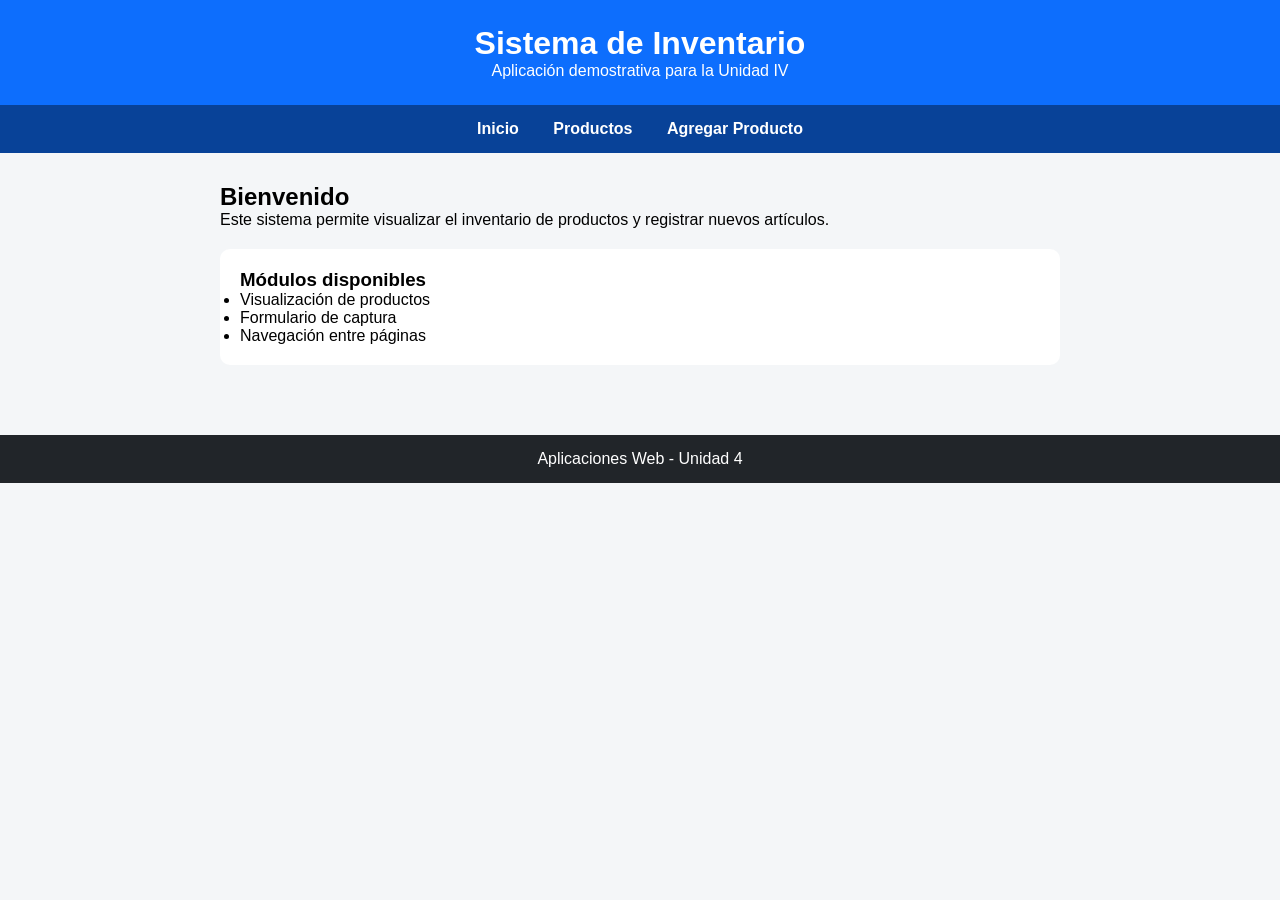
==== index.html @ b583ac8e "Add files via upload" ====
<!DOCTYPE html>
<html lang="es">

<head>
    <meta charset="UTF-8">
    <title>Sistema de Inventario</title>
    <link rel="stylesheet" href="style.css">
</head>

<body>

    <header>
        <h1>Sistema de Inventario</h1>
        <p>Aplicación demostrativa para la Unidad IV</p>
    </header>

    <nav>
        <a href="index.html">Inicio</a>
        <a href="productos.html">Productos</a>
        <a href="agregar.html">Agregar Producto</a>
    </nav>

    <main>
        <h2>Bienvenido</h2>

        <p>
            Este sistema permite visualizar el inventario de productos
            y registrar nuevos artículos.
        </p>

        <div class="card">
            <h3>Módulos disponibles</h3>
            <ul>
                <li>Visualización de productos</li>
                <li>Formulario de captura</li>
                <li>Navegación entre páginas</li>
            </ul>
        </div>
    </main>

    <footer>
        Aplicaciones Web - Unidad 4
    </footer>

</body>

</html>
---- style.css ----
*{
    margin:0;
    padding:0;
    box-sizing:border-box;
}

body{
    font-family:Arial, Helvetica, sans-serif;
    background:#f4f6f8;
}

header{
    background:#0d6efd;
    color:white;
    padding:25px;
    text-align:center;
}

nav{
    background:#084298;
    padding:15px;
    text-align:center;
}

nav a{
    color:white;
    text-decoration:none;
    margin:0 15px;
    font-weight:bold;
}

main{
    max-width:900px;
    margin:auto;
    padding:30px;
}

.card{
    background:white;
    padding:20px;
    margin-top:20px;
    border-radius:10px;
}

table{
    width:100%;
    border-collapse:collapse;
    background:white;
}

th{
    background:#0d6efd;
    color:white;
}

th, td{
    border:1px solid #ddd;
    padding:12px;
    text-align:center;
}

form{
    background:white;
    padding:25px;
    border-radius:10px;
}

label{
    display:block;
    margin-top:15px;
    margin-bottom:5px;
}

input,
textarea{
    width:100%;
    padding:10px;
}

button{
    margin-top:20px;
    padding:12px;
    width:100%;
    border:none;
    background:#0d6efd;
    color:white;
    font-size:16px;
    cursor:pointer;
}

button:hover{
    background:#084298;
}

footer{
    margin-top:40px;
    background:#212529;
    color:white;
    text-align:center;
    padding:15px;
}
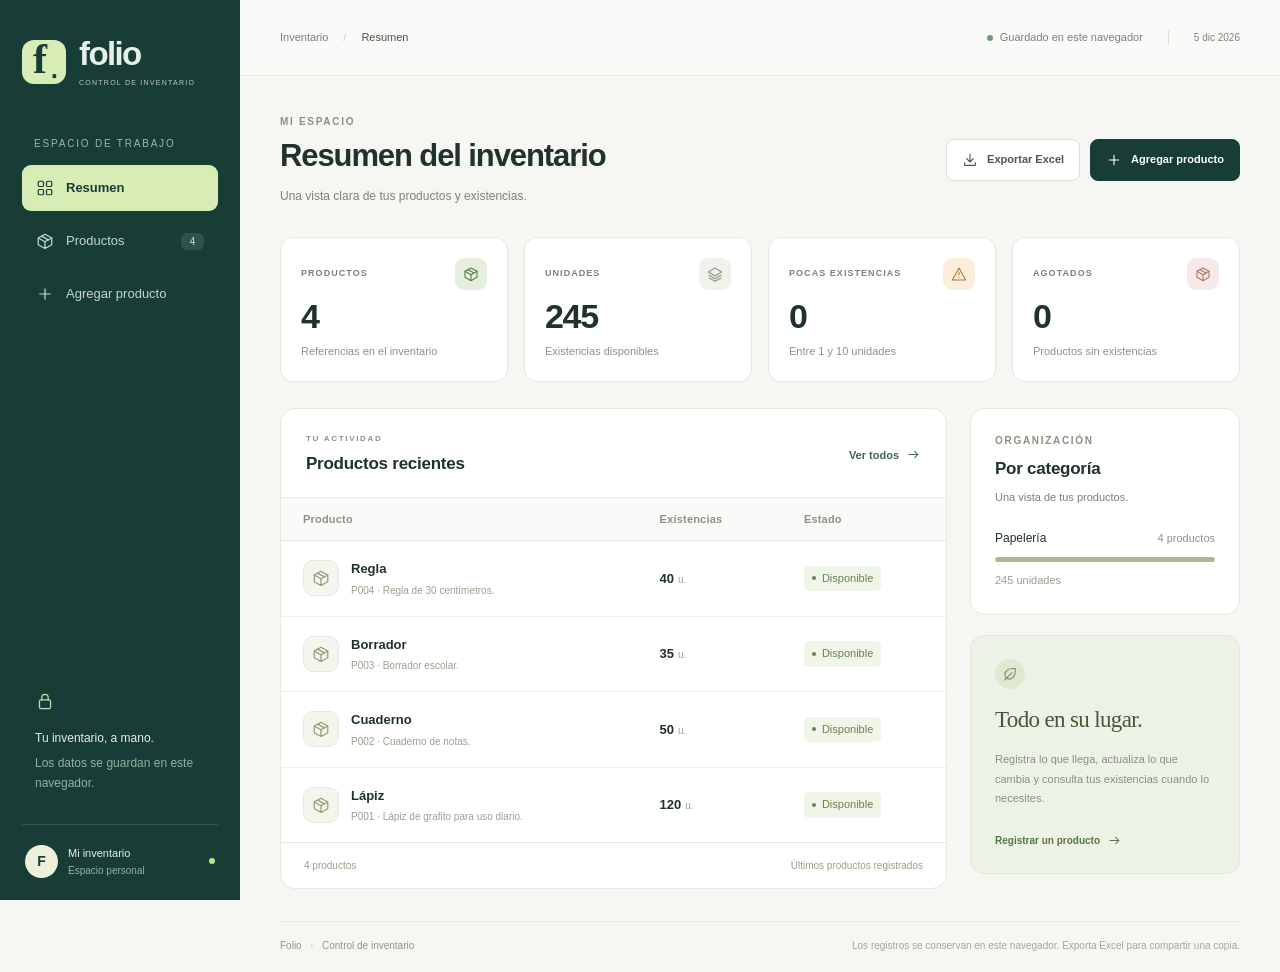
==== commit d9d6b96c: "Completar actividad 4.4: diseño Folio, gestión de productos y reporte Excel" ====
--- a/index.html
+++ b/index.html
@@ -1,47 +1,18 @@
-<!DOCTYPE html>
-<html lang="es">
-
-<head>
-    <meta charset="UTF-8">
-    <title>Sistema de Inventario</title>
-    <link rel="stylesheet" href="style.css">
-</head>
-
-<body>
-
-    <header>
-        <h1>Sistema de Inventario</h1>
-        <p>Aplicación demostrativa para la Unidad IV</p>
-    </header>
-
-    <nav>
-        <a href="index.html">Inicio</a>
-        <a href="productos.html">Productos</a>
-        <a href="agregar.html">Agregar Producto</a>
-    </nav>
-
-    <main>
-        <h2>Bienvenido</h2>
-
-        <p>
-            Este sistema permite visualizar el inventario de productos
-            y registrar nuevos artículos.
-        </p>
-
-        <div class="card">
-            <h3>Módulos disponibles</h3>
-            <ul>
-                <li>Visualización de productos</li>
-                <li>Formulario de captura</li>
-                <li>Navegación entre páginas</li>
-            </ul>
-        </div>
-    </main>
-
-    <footer>
-        Aplicaciones Web - Unidad 4
-    </footer>
-
-</body>
-
-</html>+<!DOCTYPE html>
+<html lang="es"><head><meta charset="utf-8"><meta name="viewport" content="width=device-width, initial-scale=1"><meta name="theme-color" content="#183d36"><meta name="description" content="Folio. Inventario de productos con altas, cambios, bajas y reportes para Excel."><title>Resumen · Folio</title><link rel="icon" href="favicon.svg" type="image/svg+xml"><link rel="stylesheet" href="style.css?v=44"><script defer src="app-core.js?v=44"></script><script defer src="export-excel.js?v=44"></script><script defer src="app.js?v=44"></script></head>
+<body data-page="dashboard"><svg xmlns="http://www.w3.org/2000/svg" class="svg-sprite" aria-hidden="true"><symbol id="i-grid" viewBox="0 0 24 24"><rect x="3" y="3" width="7" height="7" rx="1.5"/><rect x="14" y="3" width="7" height="7" rx="1.5"/><rect x="3" y="14" width="7" height="7" rx="1.5"/><rect x="14" y="14" width="7" height="7" rx="1.5"/></symbol><symbol id="i-box" viewBox="0 0 24 24"><path d="m12 3 9 5-9 5-9-5 9-5Z"/><path d="M3 8v9l9 5 9-5V8M12 13v9M7.5 5.5l9 5"/></symbol><symbol id="i-plus" viewBox="0 0 24 24"><path d="M12 5v14M5 12h14"/></symbol><symbol id="i-download" viewBox="0 0 24 24"><path d="M12 3v12m-5-5 5 5 5-5M4 16v4h16v-4"/></symbol><symbol id="i-arrow" viewBox="0 0 24 24"><path d="M5 12h14m-5-5 5 5-5 5"/></symbol><symbol id="i-search" viewBox="0 0 24 24"><circle cx="10.5" cy="10.5" r="6.5"/><path d="m16 16 5 5"/></symbol><symbol id="i-edit" viewBox="0 0 24 24"><path d="m15 5 4 4M4 20l5-1L21 7a2.8 2.8 0 0 0-4-4L5 15l-1 5Z"/></symbol><symbol id="i-trash" viewBox="0 0 24 24"><path d="M3 6h18M9 6V3h6v3M6 6l1 15h10l1-15M10 10v7M14 10v7"/></symbol><symbol id="i-check" viewBox="0 0 24 24"><path d="m5 12 4 4L19 6"/></symbol><symbol id="i-alert" viewBox="0 0 24 24"><path d="m12 3 10 18H2L12 3Z"/><path d="M12 9v4m0 4h.01"/></symbol><symbol id="i-layers" viewBox="0 0 24 24"><path d="m12 3 10 6-10 6L2 9l10-6Zm-9 11 9 5 9-5M3 18l9 5 9-5"/></symbol><symbol id="i-clock" viewBox="0 0 24 24"><circle cx="12" cy="12" r="9"/><path d="M12 7v5l3 2"/></symbol><symbol id="i-close" viewBox="0 0 24 24"><path d="m6 6 12 12M18 6 6 18"/></symbol><symbol id="i-lock" viewBox="0 0 24 24"><rect x="5" y="10" width="14" height="11" rx="2"/><path d="M8 10V7a4 4 0 0 1 8 0v3"/></symbol><symbol id="i-leaf" viewBox="0 0 24 24"><path d="M20 4C8 2 1 11 6 17s15 1 14-13Z"/><path d="M4 21 15 10"/></symbol></svg><a href="#main" class="skip-link">Saltar al contenido</a>
+ <aside class="sidebar"><a href="index.html" class="brand" aria-label="Folio, inicio"><span class="brand-mark">f<span>.</span></span><span class="brand-word">folio<span>CONTROL DE INVENTARIO</span></span></a><p class="nav-caption">ESPACIO DE TRABAJO</p><nav aria-label="Navegación principal"><a href="index.html" class="nav-link active" aria-current="page"><svg class="icon" aria-hidden="true"><use href="#i-grid"></use></svg><span>Resumen</span></a><a href="productos.html" class="nav-link "><svg class="icon" aria-hidden="true"><use href="#i-box"></use></svg><span>Productos</span><span class="nav-count" id="nav-count">4</span></a><a href="agregar.html" class="nav-link "><svg class="icon" aria-hidden="true"><use href="#i-plus"></use></svg><span>Agregar producto</span></a></nav><div class="sidebar-note"><svg class="icon" aria-hidden="true"><use href="#i-lock"></use></svg><strong>Tu inventario, a mano.</strong><p>Los datos se guardan en este navegador.</p></div><div class="sidebar-footer"><span class="avatar">F</span><div><strong>Mi inventario</strong><span>Espacio personal</span></div><span class="online-dot" aria-hidden="true"></span></div></aside>
+ <div class="app-shell"><header class="topbar"><p>Inventario <span>/</span> <strong>Resumen</strong></p><div class="topbar-meta"><span class="save-indicator"><span class="online-dot"></span><span id="save-status">Guardado en este navegador</span></span><time id="current-date"></time></div></header>
+ <main id="main" tabindex="-1"><div class="page-heading"><div><p class="eyebrow" id="page-eyebrow">MI ESPACIO</p><h1 id="page-title">Resumen del inventario</h1><p class="page-subtitle" id="page-subtitle">Una vista clara de tus productos y existencias.</p></div><div class="page-actions"><button class="button secondary" type="button" data-export title="Descarga todo el inventario en un archivo XLSX"><svg class="icon" aria-hidden="true"><use href="#i-download"></use></svg>Exportar Excel</button><a href="agregar.html" class="button primary"><svg class="icon" aria-hidden="true"><use href="#i-plus"></use></svg>Agregar producto</a></div></div>
+ <noscript><p class="storage-error">Activa JavaScript en tu navegador para guardar y administrar los productos.</p></noscript>
+ <section id="storage-error" class="storage-error" role="alert" hidden><div><svg class="icon" aria-hidden="true"><use href="#i-alert"></use></svg><p id="storage-error-text"></p></div><div class="error-actions"><button class="button secondary small" id="retry-storage" type="button">Reintentar</button><button class="button secondary small" id="download-raw" type="button" hidden>Descargar copia</button><button class="button secondary small" id="open-reset" type="button" hidden>Restablecer ejemplos</button></div></section>
+ <section class="stats-grid" aria-label="Resumen de existencias"><article class="stat-card"><div class="stat-top"><span>PRODUCTOS</span><span class="stat-icon mint"><svg class="icon" aria-hidden="true"><use href="#i-box"></use></svg></span></div><strong data-stat="products">—</strong><p>Referencias en el inventario</p></article><article class="stat-card"><div class="stat-top"><span>UNIDADES</span><span class="stat-icon neutral"><svg class="icon" aria-hidden="true"><use href="#i-layers"></use></svg></span></div><strong data-stat="units">—</strong><p>Existencias disponibles</p></article><article class="stat-card"><div class="stat-top"><span>POCAS EXISTENCIAS</span><span class="stat-icon amber"><svg class="icon" aria-hidden="true"><use href="#i-alert"></use></svg></span></div><strong data-stat="low">—</strong><p>Entre 1 y 10 unidades</p></article><article class="stat-card"><div class="stat-top"><span>AGOTADOS</span><span class="stat-icon rose"><svg class="icon" aria-hidden="true"><use href="#i-box"></use></svg></span></div><strong data-stat="out">—</strong><p>Productos sin existencias</p></article></section>
+  <div class="dashboard-columns">
+    <section class="panel recent-panel"><div class="panel-heading"><div><span class="eyebrow">TU ACTIVIDAD</span><h2>Productos recientes</h2></div><a class="text-link" href="productos.html">Ver todos <svg class="icon" aria-hidden="true"><use href="#i-arrow"></use></svg></a></div><div class="table-scroll" tabindex="0" aria-label="Tabla de productos"><table class="inventory-table recent-table"><thead><tr><th scope="col">Producto</th><th scope="col">Existencias</th><th scope="col">Estado</th></tr></thead><tbody id="inventory-body"></tbody></table></div>
+      <div class="empty-state" id="empty-state" hidden><span class="empty-icon"><svg class="icon" aria-hidden="true"><use href="#i-box"></use></svg></span><h3 id="empty-title">El inventario está vacío</h3><p id="empty-copy">Agrega tu primer producto para comenzar.</p><a class="button primary small" href="agregar.html" id="empty-add"><svg class="icon" aria-hidden="true"><use href="#i-plus"></use></svg>Agregar producto</a><button class="button secondary small" id="clear-filters" type="button" hidden>Limpiar filtros</button></div><div class="panel-footer"><span id="recent-count">—</span><span>Últimos productos registrados</span></div></section>
+    <aside class="dashboard-side"><section class="panel category-panel"><span class="eyebrow">ORGANIZACIÓN</span><h2>Por categoría</h2><p class="muted">Una vista de tus productos.</p><div id="category-breakdown"></div></section>
+      <section class="care-note"><span class="care-icon"><svg class="icon" aria-hidden="true"><use href="#i-leaf"></use></svg></span><h2>Todo en su lugar.</h2><p>Registra lo que llega, actualiza lo que cambia y consulta tus existencias cuando lo necesites.</p><a href="agregar.html" class="text-link">Registrar un producto <svg class="icon" aria-hidden="true"><use href="#i-arrow"></use></svg></a></section></aside>
+  </div>
+ <footer class="app-footer"><span>Folio <span class="footer-dot">·</span> Control de inventario</span><p>Los registros se conservan en este navegador. Exporta Excel para compartir una copia.</p></footer></main></div><dialog id="delete-dialog" aria-labelledby="delete-title"><div class="dialog-content"><span class="dialog-icon danger"><svg class="icon" aria-hidden="true"><use href="#i-trash"></use></svg></span><h2 id="delete-title">Eliminar producto</h2><p id="delete-copy"></p><p class="muted small-copy">Puedes deshacer la última eliminación desde el mensaje de confirmación.</p><div id="delete-error" class="form-error" role="alert" hidden></div><div class="dialog-actions"><button class="button secondary" id="cancel-delete" type="button" autofocus>Cancelar</button><button class="button danger-button" id="confirm-delete" type="button">Eliminar producto</button></div></div></dialog>
+ <dialog id="reset-dialog" aria-labelledby="reset-title"><div class="dialog-content"><span class="dialog-icon danger"><svg class="icon" aria-hidden="true"><use href="#i-alert"></use></svg></span><h2 id="reset-title">Restablecer ejemplos</h2><p>Se sustituirán los datos de este inventario en este navegador por los cuatro productos de ejemplo. Descarga una copia antes de continuar.</p><div id="reset-error" class="form-error" role="alert" hidden></div><div class="dialog-actions"><button class="button secondary" id="cancel-reset" type="button" autofocus>Cancelar</button><button class="button danger-button" id="confirm-reset" type="button">Restablecer ejemplos</button></div></div></dialog>
+ <div class="toast" id="toast" role="status" aria-live="polite" hidden><span class="toast-icon"><svg class="icon" aria-hidden="true"><use href="#i-check"></use></svg></span><p id="toast-message"></p><button id="undo-delete" type="button" hidden>Deshacer</button><button id="close-toast" class="icon-button" type="button" aria-label="Cerrar mensaje"><svg class="icon" aria-hidden="true"><use href="#i-close"></use></svg></button></div></body></html>
--- a/style.css
+++ b/style.css
@@ -1,101 +1,17 @@
-*{
-    margin:0;
-    padding:0;
-    box-sizing:border-box;
-}
-
-body{
-    font-family:Arial, Helvetica, sans-serif;
-    background:#f4f6f8;
-}
-
-header{
-    background:#0d6efd;
-    color:white;
-    padding:25px;
-    text-align:center;
-}
-
-nav{
-    background:#084298;
-    padding:15px;
-    text-align:center;
-}
-
-nav a{
-    color:white;
-    text-decoration:none;
-    margin:0 15px;
-    font-weight:bold;
-}
-
-main{
-    max-width:900px;
-    margin:auto;
-    padding:30px;
-}
-
-.card{
-    background:white;
-    padding:20px;
-    margin-top:20px;
-    border-radius:10px;
-}
-
-table{
-    width:100%;
-    border-collapse:collapse;
-    background:white;
-}
-
-th{
-    background:#0d6efd;
-    color:white;
-}
-
-th, td{
-    border:1px solid #ddd;
-    padding:12px;
-    text-align:center;
-}
-
-form{
-    background:white;
-    padding:25px;
-    border-radius:10px;
-}
-
-label{
-    display:block;
-    margin-top:15px;
-    margin-bottom:5px;
-}
-
-input,
-textarea{
-    width:100%;
-    padding:10px;
-}
-
-button{
-    margin-top:20px;
-    padding:12px;
-    width:100%;
-    border:none;
-    background:#0d6efd;
-    color:white;
-    font-size:16px;
-    cursor:pointer;
-}
-
-button:hover{
-    background:#084298;
-}
-
-footer{
-    margin-top:40px;
-    background:#212529;
-    color:white;
-    text-align:center;
-    padding:15px;
-}+@charset "UTF-8";
+:root{--ink:#20322c;--muted:#76817b;--green:#183d36;--green-hover:#25554a;--lime:#d8edb6;--paper:#f6f7f3;--line:#e5e9e2;--white:#fff;--danger:#b43a3d;--radius:15px;--font:Inter,-apple-system,BlinkMacSystemFont,"Segoe UI",Arial,sans-serif}
+*{box-sizing:border-box}body{margin:0;background:var(--paper);color:var(--ink);font-family:var(--font);font-size:14px;line-height:1.5}button,input,textarea,select{font:inherit}button,a,input,select,textarea{-webkit-tap-highlight-color:transparent}a{color:inherit;text-decoration:none}button{cursor:pointer}button:disabled,fieldset:disabled button{cursor:not-allowed;opacity:.5}button:focus-visible,a:focus-visible,select:focus-visible,input:focus-visible,textarea:focus-visible,.table-scroll:focus-visible{outline:3px solid #72a795;outline-offset:3px}h1,h2,h3,p{margin:0}h1{font-size:31px;line-height:1.22;letter-spacing:-1.1px;font-weight:660}h2{font-size:17px;font-weight:650;letter-spacing:-.25px}h3{font-size:15px}button{border:0}input,textarea,select{color:var(--ink)}[hidden]{display:none!important}.svg-sprite{position:absolute;width:0;height:0;overflow:hidden}.icon{width:19px;height:19px;fill:none;stroke:currentColor;stroke-width:1.65;stroke-linecap:round;stroke-linejoin:round;flex-shrink:0}.sr-only{position:absolute;width:1px;height:1px;overflow:hidden;clip:rect(0,0,0,0);white-space:nowrap}.skip-link{position:fixed;top:-70px;left:16px;z-index:99;padding:12px 16px;background:var(--green);color:white;border-radius:8px}.skip-link:focus{top:12px}
+.sidebar{width:240px;background:var(--green);color:#e5eee8;position:fixed;inset:0 auto 0 0;display:flex;flex-direction:column;padding:37px 22px 0;z-index:20}.brand{display:flex;gap:13px;align-items:center;width:max-content}.brand-mark{height:44px;width:44px;background:var(--lime);color:var(--green);border-radius:12px;font:700 42px/.95 Georgia,serif;padding-left:11px;position:relative}.brand-mark>span{font-family:var(--font);font-size:26px;position:absolute;right:8px;bottom:2px}.brand-word{font-size:33px;line-height:1;letter-spacing:-1.6px;font-weight:600}.brand-word>span{display:block;letter-spacing:1.25px;font-size:7px;margin-top:9px;font-weight:500;color:#bacdc2}.nav-caption{font-size:9px;letter-spacing:1.8px;color:#9db6a9;margin:50px 12px 14px}.sidebar nav{display:grid;gap:7px}.nav-link{display:flex;align-items:center;gap:12px;padding:12px 14px;border-radius:9px;font-size:13px;font-weight:500;color:#c5d6cb;min-height:46px;transition:background .15s}.nav-link:hover{background:#23493f;color:white}.nav-link.active{background:var(--lime);color:var(--green);font-weight:650}.nav-link .icon{width:18px;height:18px}.nav-count{margin-left:auto;font-size:10px;min-width:23px;padding:1px 7px;background:#c5dcac;color:#32553c;border-radius:6px;text-align:center}.nav-link:not(.active) .nav-count{background:#305247;color:#d3e4d8}.sidebar-note{margin-top:auto;padding:26px 13px 30px}.sidebar-note>.icon{color:#c2d9b1;margin-bottom:12px;width:20px}.sidebar-note strong{display:block;font-size:12px;font-weight:500}.sidebar-note p{color:#96b09f;font-size:11px;margin-top:6px;line-height:1.7}.sidebar-footer{border-top:1px solid #34574b;display:flex;align-items:center;gap:10px;padding:20px 3px 22px}.avatar{width:33px;height:33px;display:grid;place-items:center;color:var(--green);background:#edf1dc;border-radius:50%;font-weight:650;font-size:14px}.sidebar-footer strong,.sidebar-footer div>span{display:block;font-size:11px;font-weight:500}.sidebar-footer div>span{font-size:10px;color:#97b09f;margin-top:2px}.online-dot{display:inline-block;width:6px;height:6px;border-radius:50%;background:#6d9b74;flex-shrink:0}.sidebar-footer>.online-dot{margin-left:auto;background:#bee38c}
+.app-shell{margin-left:240px;min-height:100vh}.topbar{height:76px;display:flex;align-items:center;justify-content:space-between;padding:0 40px;border-bottom:1px solid var(--line);background:#fafbf8;color:var(--muted);font-size:11px}.topbar>p{display:flex;gap:15px;align-items:center}.topbar strong{font-weight:500;color:#45544a}.topbar>p>span{color:#c4ccc1}.topbar-meta{display:flex;align-items:center;gap:25px}.topbar time{border-left:1px solid #dde4d8;padding-left:25px;color:#7b857c;font-size:10px}.save-indicator{display:flex;gap:7px;align-items:center;font-size:10px}main{max-width:1600px;margin:0 auto;padding:38px 40px 18px;outline:none}.page-heading{display:flex;justify-content:space-between;align-items:center;gap:20px;margin-bottom:31px}.eyebrow{display:block;font-size:9px;letter-spacing:1.7px;font-weight:650;color:#89927f;margin-bottom:8px}.page-subtitle{font-size:12px;color:#7a8379;margin-top:11px;line-height:1.7}.page-actions{display:flex;gap:10px;flex-shrink:0}.button{display:inline-flex;justify-content:center;align-items:center;gap:9px;min-height:42px;padding:10px 15px;border-radius:8px;font-size:11px;font-weight:600;line-height:1.4;white-space:nowrap;transition:background .15s,transform .15s}.button .icon{width:16px;height:16px}.button:hover{transform:translateY(-1px)}.button.primary{background:var(--green);color:white;border:1px solid var(--green)}.button.primary:hover{background:var(--green-hover)}.button.secondary{border:1px solid #dbe0d6;background:#fff;color:#4b594d}.button.secondary:hover{background:#f2f5ed}.button.small{font-size:10px;min-height:34px;padding:8px 11px}.text-link{display:inline-flex;gap:7px;align-items:center;font-size:11px;font-weight:600;color:#3d6650}.text-link .icon{width:15px;height:15px}.text-link:hover{text-decoration:underline}.muted{color:var(--muted);font-size:12px}.panel{border:1px solid var(--line);background:white;border-radius:var(--radius);overflow:hidden}.panel-heading{padding:24px 25px 20px;display:flex;justify-content:space-between;gap:15px;align-items:center}.panel-heading .eyebrow{font-size:8px;margin-bottom:6px}.panel-heading p.muted{font-size:11px;margin-top:7px}.stats-grid{display:grid;grid-template-columns:repeat(4,minmax(0,1fr));gap:16px;margin-bottom:26px}.stat-card{background:white;border:1px solid var(--line);border-radius:13px;padding:20px 20px 19px;min-height:145px}.stat-top{display:flex;align-items:center;justify-content:space-between;gap:4px}.stat-top>span:first-child{font-size:8px;font-weight:650;letter-spacing:1.05px;color:#798474}.stat-icon{display:grid;place-items:center;width:32px;height:32px;border-radius:9px}.stat-icon .icon{width:16px;height:16px}.mint{background:#e6efdf;color:#5a7e45}.amber{background:#fbefdb;color:#ac7d30}.rose{background:#f7e9e7;color:#b07569}.neutral{background:#f0f2ec;color:#8d987f}.stat-card>strong{display:block;font-size:34px;line-height:1;letter-spacing:-1.3px;font-weight:620;margin-top:9px}.stat-card>p{font-size:10px;color:#8b9387;margin-top:10px}.dashboard-columns{display:grid;grid-template-columns:minmax(0,1fr) 270px;gap:23px;align-items:start}.dashboard-side{display:grid;gap:20px}.category-panel{padding:24px}.category-panel>h2{margin:7px 0}.category-panel>.muted{font-size:10px}.category-row{margin-top:24px}.category-row>div:first-child{display:flex;align-items:center;justify-content:space-between;font-size:11px}.category-row strong{font-size:10px;font-weight:500;color:#8b9585}.category-bar{height:5px;background:#eff3e9;margin:10px 0 7px;border-radius:6px;overflow:hidden}.category-bar>span{display:block;height:100%;background:#a6bc8e;border-radius:6px}.category-row>small{font-size:9px;color:#98a08f}.category-empty{margin-top:20px;font-size:12px;color:var(--muted)}.care-note{border:1px solid #e1e8d8;border-radius:14px;background:#edf2e6;padding:23px 24px}.care-icon{display:grid;place-items:center;width:30px;height:30px;background:#dfe9d2;border-radius:50%;color:#789463;margin-bottom:14px}.care-icon .icon{width:16px;height:16px}.care-note h2{font-family:Georgia,serif;font-weight:400;font-size:23px;letter-spacing:-.65px;color:#47583a}.care-note p{font-size:10px;color:#87917a;margin:12px 0 20px;line-height:1.8}.care-note .text-link{font-size:10px;color:#577647}
+.table-scroll{overflow-x:auto}.inventory-table{width:100%;border-collapse:collapse;text-align:left}.inventory-table thead{background:#fafbf8}.inventory-table th{font-size:9px;letter-spacing:.2px;color:#8a9481;font-weight:600;padding:13px 22px;border-top:1px solid var(--line);border-bottom:1px solid var(--line);white-space:nowrap}.inventory-table td{padding:18px 22px;border-bottom:1px solid #edf0e9;font-size:12px;vertical-align:middle}.inventory-table tbody tr:last-child td{border-bottom:0}.inventory-table tbody tr:hover{background:#fcfdf9}.product-cell{display:flex;gap:12px;align-items:center;min-width:175px}.product-symbol{display:grid;place-items:center;flex-shrink:0;width:36px;height:36px;border:1px solid #e6eade;border-radius:10px;background:#f4f6ee;color:#8c9f76}.product-symbol .icon{width:18px;height:18px}.product-name{font-size:12px;font-weight:600;display:block;max-width:320px;overflow-wrap:anywhere}.product-meta{font-size:9px;color:#9aa18f;margin-top:4px;max-width:270px;overflow:hidden;text-overflow:ellipsis;white-space:nowrap}.quantity-value{font-variant-numeric:tabular-nums;font-weight:600;font-size:12px}.quantity-unit{font-size:9px;color:#9ca393;margin-left:4px}.stock-badge{display:inline-flex;align-items:center;gap:6px;font-size:9px;line-height:1.2;border-radius:5px;padding:6px 8px;white-space:nowrap}.stock-badge:before{content:"";width:4px;height:4px;display:block;background:currentColor;border-radius:50%;flex-shrink:0}.stock-badge.available{color:#66854e;background:#eff5e8}.stock-badge.low{color:#ae7a27;background:#fbf2df}.stock-badge.out{color:#b05e58;background:#fbedea}.stock-badge.neutral{color:#88927b;background:#f0f3eb}.category-chip{display:inline-block;font-size:10px;color:#7b8971;background:#f2f5ec;padding:5px 9px;border-radius:5px;overflow-wrap:anywhere}.row-actions{display:flex;gap:6px}.icon-button{width:32px;height:32px;border:1px solid #e6ebe1;border-radius:7px;display:inline-flex;justify-content:center;align-items:center;color:#88967c;background:#fff;flex-shrink:0}.icon-button .icon{width:15px;height:15px}.icon-button:hover{background:#f0f5e9;color:#486d35}.icon-button.delete:hover{background:#fbecea;color:var(--danger);border-color:#ebc6c3}.panel-footer{border-top:1px solid var(--line);display:flex;justify-content:space-between;align-items:center;gap:14px;padding:15px 23px;font-size:9px;color:#96a087}.mini-label{font-size:10px;color:#87957c;white-space:nowrap}.count-pill{display:inline-block;border:1px solid #e1e7d9;border-radius:5px;font-size:10px;padding:2px 7px;background:#f5f7ee;color:#82946e;vertical-align:middle;margin-left:5px}.filters{display:flex;gap:11px;padding:0 25px 21px}.search-field{position:relative;flex:1;min-width:160px}.search-field>.icon{position:absolute;left:13px;top:12px;width:16px;height:16px;color:#97a28d}.search-field input{width:100%;height:41px;border:1px solid #e0e6d9;border-radius:8px;background:white;padding:10px 13px 10px 39px;font-size:11px}.search-field input::placeholder{color:#a2aa98}.select-field select{height:41px;max-width:210px;min-width:160px;border:1px solid #e0e6d9;border-radius:8px;background:#fff;padding:9px 31px 9px 12px;font-size:10px}.table-toolbar{padding:14px 25px;display:flex;align-items:center;justify-content:space-between;border-top:1px solid var(--line);background:#fcfdf9;font-size:10px;color:#8a9580}.table-toolbar>div{display:flex;align-items:center;gap:7px}.table-toolbar label{font-size:9px}.table-toolbar select{border:0;background:none;padding:3px 20px 3px 4px;font-size:10px;color:#54664a}.empty-state{text-align:center;padding:44px 20px 48px}.empty-icon{width:46px;height:46px;border-radius:12px;background:#f2f5ec;display:grid;place-items:center;color:#94a57c;margin:0 auto 15px}.empty-state h3{font-size:16px;font-weight:600}.empty-state p{font-size:12px;color:#89947e;margin:8px 0 20px}
+.form-columns{display:grid;grid-template-columns:minmax(0,1fr) 285px;gap:25px;align-items:start;max-width:1100px}.form-panel .panel-heading{padding-bottom:23px;border-bottom:1px solid var(--line)}.form-icon{color:#a1b58b}.form-panel form{padding:24px 26px 0}.form-panel fieldset{border:0;padding:0;margin:0;min-width:0}.field{display:flex;flex-direction:column;gap:8px;margin-bottom:21px}.field label{font-size:11px;font-weight:600;color:#506047}.required{color:#839b6b;font-size:10px}.optional{font-weight:400;font-size:10px;color:#99a28d}.field input,.field textarea{width:100%;border:1px solid #dfe6d6;background:#fff;border-radius:8px;padding:12px 13px;font-size:12px;transition:border .15s,box-shadow .15s}.field input{height:44px}.field input:hover,.field textarea:hover{border-color:#b6c7a3}.field input:focus,.field textarea:focus{border-color:#7a9a63;outline:none;box-shadow:0 0 0 3px #edf3e6}.field input::placeholder,.field textarea::placeholder{color:#aab2a0;font-size:11px}.field textarea{resize:vertical;min-height:105px;line-height:1.7}.field small{font-size:9px;color:#a2ab96;margin-top:-2px}.field-grid{display:grid;grid-template-columns:1.15fr 1fr;gap:20px}.label-row{display:flex;align-items:center;justify-content:space-between}.label-row>span{font-size:9px;color:#a1aa94}.field-error{font-size:10px;color:var(--danger);line-height:1.5}.field-error:empty{display:none}.field [aria-invalid="true"]{border-color:#c5807c;background:#fffafa}.form-actions{border-top:1px solid var(--line);padding:21px 0;display:flex;align-items:center;justify-content:flex-end;gap:10px;margin-top:8px}.form-error{padding:12px 14px;margin-bottom:18px;border:1px solid #edd1cc;border-radius:7px;background:#fcf1ef;color:#a44c46;font-size:11px;line-height:1.7}.reload-button{background:none;padding:0;margin:-7px 0 20px}.preview-card{border:1px solid #e1e7d9;border-radius:14px;background:#fefefa;padding:23px}.preview-card .eyebrow{font-size:8px}.preview-art{height:115px;display:grid;place-items:center;color:#8fa575;position:relative;margin:11px 0 21px;background:radial-gradient(circle at center,#e9efdd 0 43px,transparent 44px)}.preview-art>.icon{width:53px;height:53px;stroke-width:1}.preview-art:before,.preview-art:after{content:"";width:5px;height:5px;position:absolute;background:#d0dabc;border-radius:50%;left:21%;top:28%}.preview-art:after{width:8px;height:8px;left:auto;right:20%;top:65%;background:#e0e7d4}.preview-card h2{font-size:20px;font-weight:600;line-height:1.4;margin:13px 0 9px;overflow-wrap:anywhere}.preview-card>p{color:#9ba58d;font-size:10px;line-height:1.7;min-height:35px;overflow-wrap:anywhere;display:-webkit-box;-webkit-line-clamp:3;-webkit-box-orient:vertical;overflow:hidden}.preview-bottom{margin-top:22px;border-top:1px solid #e6ebdc;padding-top:20px;display:flex;align-items:center;justify-content:space-between;gap:6px}.preview-bottom>span:first-child{font-size:9px;color:#9aa58e}.preview-bottom strong{font-size:21px;font-weight:550;letter-spacing:-.5px;color:#59694b;margin-right:3px}.preview-bottom .stock-badge{font-size:8px;padding:5px}.form-help{padding:24px 14px}.form-help h3{font-size:11px;font-weight:600;color:#7d8c6e}.form-help ul{padding:0 0 0 15px;margin:12px 0 0;color:#9aa48e;font-size:10px;line-height:1.8}.form-help li{padding-left:1px;margin-top:7px}.app-footer{display:flex;align-items:center;justify-content:space-between;gap:20px;margin-top:32px;padding:15px 0 0;color:#a2a995;border-top:1px solid #e7ebdf;font-size:9px}.app-footer>span{color:#8d9981;white-space:nowrap}.footer-dot{margin:0 6px}.app-footer p{text-align:right;max-width:410px;font-size:9px;line-height:1.7}
+.storage-error{background:#fff4e9;border:1px solid #efdbc5;border-radius:10px;color:#966639;padding:15px 18px;margin-bottom:24px;font-size:12px}.storage-error>div:first-child{display:flex;gap:12px;align-items:center}.storage-error .error-actions{display:flex;flex-wrap:wrap;gap:8px;margin-top:13px}.storage-error .icon{color:#bb8a4e}.storage-error .button{border-color:#e6cbae;color:#896443;background:#fffaf3}dialog{width:min(440px,calc(100% - 32px));padding:0;border:1px solid #e3e7dc;border-radius:17px;box-shadow:0 25px 100px #1a332c2b;color:var(--ink)}dialog::backdrop{background:#152a265e;backdrop-filter:blur(3px)}.dialog-content{padding:29px}.dialog-icon{width:44px;height:44px;border-radius:12px;display:grid;place-items:center;margin-bottom:19px}.dialog-icon.danger{color:#b56a61;background:#f9ece9}.dialog-content h2{font-size:21px;margin-bottom:13px}.dialog-content>p{font-size:12px;color:#7f8b73;line-height:1.8;overflow-wrap:anywhere}.dialog-content .small-copy{font-size:10px;margin-top:13px;color:#a3ab98}.dialog-actions{display:flex;justify-content:flex-end;gap:10px;margin-top:24px}.danger-button{background:#b75750;color:#fff;border:1px solid #b75750}.danger-button:hover{background:#a64a43}.toast{position:fixed;bottom:25px;right:30px;background:#fff;border:1px solid #dfe7d6;border-radius:11px;box-shadow:0 10px 35px #233b2a1f;z-index:80;display:flex;align-items:center;gap:11px;padding:13px 14px 13px 17px;max-width:calc(100vw - 36px)}.toast-icon{display:grid;place-items:center;width:28px;height:28px;border-radius:50%;background:#eef5e7;color:#76975d;flex-shrink:0}.toast-icon .icon{width:15px;height:15px}.toast p{font-size:12px;line-height:1.5;max-width:330px;overflow-wrap:anywhere}.toast>button:not(.icon-button){font-size:11px;color:#53773d;background:none;padding:5px;font-weight:600}.toast .icon-button{border:0;width:25px;height:25px;color:#9ca58e}
+@media(min-width:1550px){main{padding-top:46px}.stats-grid{gap:22px}.stat-card{min-height:158px;padding:22px 24px}.dashboard-columns{grid-template-columns:minmax(0,1fr) 300px}.dashboard-side .care-note{padding-bottom:28px}.page-heading{margin-bottom:36px}}
+@media(max-width:1240px){.sidebar{width:210px;padding-left:17px;padding-right:17px}.app-shell{margin-left:210px}.topbar{padding:0 28px}main{padding:30px 28px 18px}.topbar time{display:none}.dashboard-columns{grid-template-columns:minmax(0,1fr) 235px;gap:18px}.category-panel,.care-note{padding:20px}.stat-card{padding:16px 15px}.stat-top>span:first-child{font-size:7px;letter-spacing:.65px}.form-columns{grid-template-columns:minmax(0,1fr) 245px;gap:18px}.page-actions{gap:7px}.button{padding:10px 12px;font-size:10px}.inventory-table td,.inventory-table th{padding-left:17px;padding-right:17px}.recent-table .quantity-unit{display:none}.product-meta{max-width:190px}.filters{gap:8px;padding-left:21px;padding-right:21px}.select-field select{min-width:140px;font-size:9px}.products-panel .inventory-table{min-width:700px}h1{font-size:28px}}
+@media(max-width:1050px){.dashboard-columns{grid-template-columns:1fr}.dashboard-side{grid-template-columns:1fr 1fr}.care-note{display:flex;flex-direction:column}.care-note .text-link{margin-top:auto}.form-columns{grid-template-columns:1fr}.form-side{display:none}.page-heading{align-items:flex-start}.page-actions{flex-direction:column}.page-actions .button{min-height:37px}.stats-grid{gap:12px}.stat-card>strong{font-size:29px}.stat-icon{width:26px;height:26px}.stat-card{min-height:130px}.stat-card>p{font-size:9px}.filters{flex-wrap:wrap}.search-field{flex-basis:100%}.select-field{flex:1}.select-field select{width:100%;max-width:none}.app-footer{align-items:flex-start}.topbar-meta{display:none}}
+@media(max-width:760px){.sidebar{position:relative;width:auto;inset:auto;padding:18px 20px 0;min-height:0}.brand-mark{width:33px;height:33px;font-size:34px;padding-left:8px;border-radius:9px}.brand-mark>span{font-size:22px;bottom:0;right:6px}.brand-word{font-size:27px}.brand-word>span{font-size:6px;margin-top:5px}.brand{gap:10px}.nav-caption,.sidebar-note,.sidebar-footer{display:none}.sidebar nav{display:flex;margin-top:20px;gap:9px}.nav-link{padding:11px 13px;font-size:11px;min-height:40px;border-radius:8px 8px 0 0;gap:7px}.nav-link .icon{width:15px;height:15px}.nav-count{font-size:8px;min-width:18px;padding:1px 5px}.app-shell{margin-left:0}.topbar{height:45px;padding:0 22px;font-size:10px}main{padding:25px 22px 17px}.page-heading{gap:15px}.page-subtitle{font-size:11px;max-width:340px}.eyebrow{font-size:8px}h1{font-size:27px}.page-actions .button{font-size:9px;min-height:34px;padding:8px 10px}.page-actions .icon{width:13px;height:13px}.stat-top>span:first-child{font-size:7px}.stats-grid{gap:10px}.stat-card{padding:15px;min-height:130px}.stat-icon{width:24px;height:24px}.stat-icon>.icon{width:13px;height:13px}.stat-card>strong{font-size:29px}.stat-card>p{font-size:8px}.panel-heading{padding:21px}.table-toolbar{padding:12px 21px}.category-panel{padding:21px}.toast{bottom:15px;right:15px}.app-footer{margin-top:26px;font-size:8px}.app-footer p{font-size:8px}.form-panel form{padding:22px 22px 0}}
+@media(max-width:500px){.sidebar{padding-left:17px;padding-right:17px}.nav-link{font-size:10px;padding:10px 11px}.nav-link .icon{width:14px;height:14px}.nav-count{display:none}main{padding:24px 17px 15px}.topbar{padding:0 17px}.page-heading{flex-direction:column;align-items:stretch;margin-bottom:24px}.page-actions{flex-direction:row;gap:9px}.page-actions .button{min-height:39px;font-size:10px;padding:10px 13px}.page-actions .icon{width:15px;height:15px}h1{font-size:28px;letter-spacing:-1px}.page-subtitle{margin-top:9px}.stats-grid{grid-template-columns:repeat(2,minmax(0,1fr));gap:11px;margin-bottom:21px}.stat-top>span:first-child{font-size:8px}.stat-card>p{font-size:9px}.stat-card>strong{margin-top:11px;font-size:32px}.dashboard-side{grid-template-columns:1fr}.recent-table{min-width:460px}.inventory-table td,.inventory-table th{padding-left:18px;padding-right:18px}.panel-heading h2{font-size:16px}.panel-heading .text-link{font-size:10px}.mini-label{display:none}.panel-heading{padding:20px 18px}.products-panel .panel-heading p{font-size:10px}.filters{padding:0 18px 18px;gap:8px}.select-field select{font-size:9px;min-width:0;padding-left:9px;padding-right:17px}.table-toolbar{padding:12px 18px}.table-toolbar label{display:none}.table-toolbar select{font-size:9px}.panel-footer{padding:13px 18px;align-items:flex-start;font-size:8px}.panel-footer>span:last-child{max-width:100px;text-align:right}.app-footer{flex-direction:column;gap:9px}.app-footer p{text-align:left;max-width:none}.field-grid{grid-template-columns:1fr;gap:0}.form-panel .panel-heading{padding:21px 20px}.form-panel form{padding:22px 20px 0}.form-actions{gap:9px}.form-actions .button{font-size:11px}.field input,.field textarea{font-size:16px}.field input::placeholder,.field textarea::placeholder{font-size:11px}.form-help{padding-top:19px}.dialog-content{padding:25px}.dialog-actions .button{font-size:10px}.toast{gap:8px;padding:11px 10px 11px 13px}.toast p{font-size:11px}.toast-icon{width:24px;height:24px}.category-row{margin-top:20px}}
+@media(prefers-reduced-motion:reduce){*,*::before,*::after{scroll-behavior:auto!important;transition:none!important;animation:none!important}}
+/* Tamaños de lectura para etiquetas y datos, también en pantallas pequeñas. */
+.eyebrow,.nav-caption{font-size:10px}.stat-top>span:first-child{font-size:9px}.stat-card>p{font-size:11px}.stock-badge{font-size:11px}.inventory-table th{font-size:11px}.inventory-table td,.product-name,.quantity-value{font-size:13px}.product-meta,.quantity-unit{font-size:10px}.panel-footer{font-size:10px}.care-note p,.category-panel>.muted,.form-help li,.form-help h3{font-size:11px}.sidebar-note p,.sidebar-note strong{font-size:12px}.button{font-size:12px}.field label,.field input::placeholder,.field textarea::placeholder{font-size:12px}.field small,.field-error{font-size:11px}.form-panel .muted{font-size:12px}.form-help .text-link,.save-indicator{font-size:11px}.preview-card>p,.preview-bottom>span:first-child{font-size:11px}.app-footer,.app-footer p{font-size:10px}.page-actions .button{font-size:11px}.category-row>div:first-child{font-size:12px}.category-row>small,.category-row strong{font-size:11px}.table-toolbar{font-size:11px}
+@media(max-width:500px){.stat-top>span:first-child{font-size:8px}.stat-card>p{font-size:10px}.page-actions .button{font-size:11px}.panel-footer{font-size:9px}.app-footer,.app-footer p{font-size:9px}.stock-badge{font-size:10px}.inventory-table th{font-size:10px}}
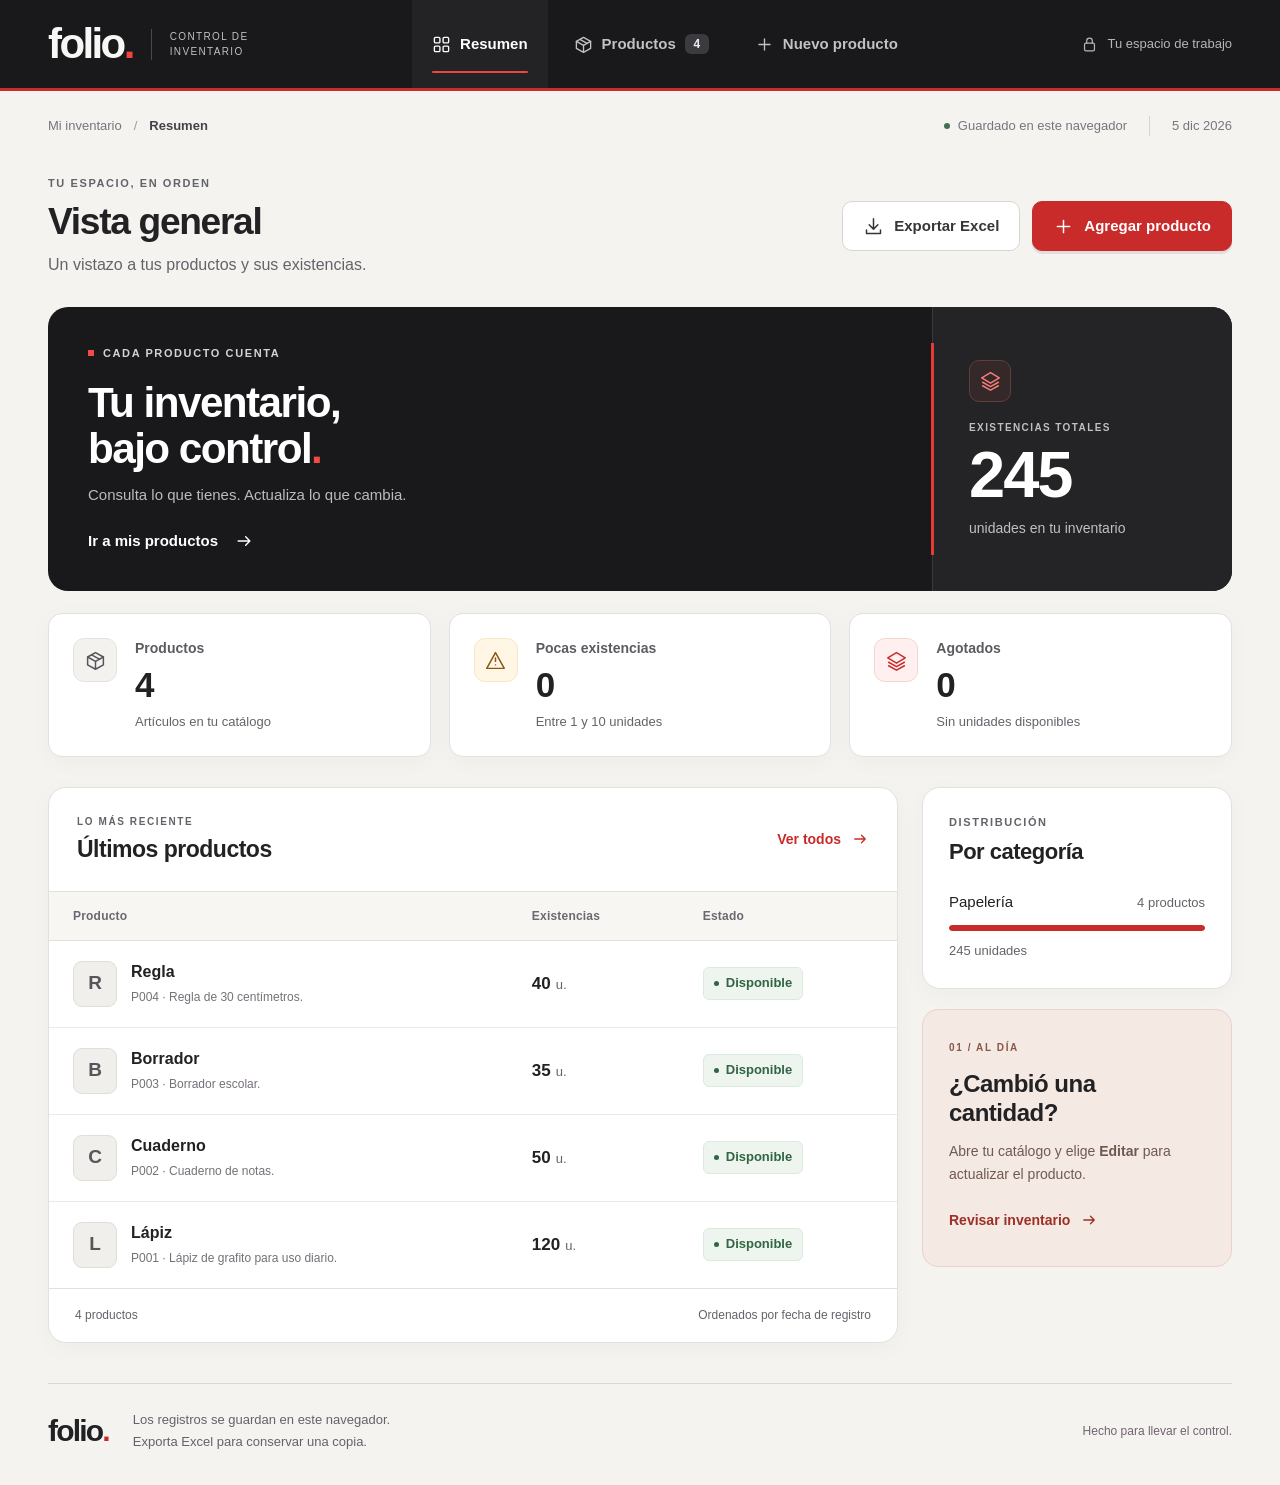
==== commit f8d0cf51: "Rediseñar Folio con paleta carbón y rojo, lectura cómoda y tarjetas adaptables" ====
--- a/index.html
+++ b/index.html
@@ -1,18 +1,90 @@
 <!DOCTYPE html>
-<html lang="es"><head><meta charset="utf-8"><meta name="viewport" content="width=device-width, initial-scale=1"><meta name="theme-color" content="#183d36"><meta name="description" content="Folio. Inventario de productos con altas, cambios, bajas y reportes para Excel."><title>Resumen · Folio</title><link rel="icon" href="favicon.svg" type="image/svg+xml"><link rel="stylesheet" href="style.css?v=44"><script defer src="app-core.js?v=44"></script><script defer src="export-excel.js?v=44"></script><script defer src="app.js?v=44"></script></head>
-<body data-page="dashboard"><svg xmlns="http://www.w3.org/2000/svg" class="svg-sprite" aria-hidden="true"><symbol id="i-grid" viewBox="0 0 24 24"><rect x="3" y="3" width="7" height="7" rx="1.5"/><rect x="14" y="3" width="7" height="7" rx="1.5"/><rect x="3" y="14" width="7" height="7" rx="1.5"/><rect x="14" y="14" width="7" height="7" rx="1.5"/></symbol><symbol id="i-box" viewBox="0 0 24 24"><path d="m12 3 9 5-9 5-9-5 9-5Z"/><path d="M3 8v9l9 5 9-5V8M12 13v9M7.5 5.5l9 5"/></symbol><symbol id="i-plus" viewBox="0 0 24 24"><path d="M12 5v14M5 12h14"/></symbol><symbol id="i-download" viewBox="0 0 24 24"><path d="M12 3v12m-5-5 5 5 5-5M4 16v4h16v-4"/></symbol><symbol id="i-arrow" viewBox="0 0 24 24"><path d="M5 12h14m-5-5 5 5-5 5"/></symbol><symbol id="i-search" viewBox="0 0 24 24"><circle cx="10.5" cy="10.5" r="6.5"/><path d="m16 16 5 5"/></symbol><symbol id="i-edit" viewBox="0 0 24 24"><path d="m15 5 4 4M4 20l5-1L21 7a2.8 2.8 0 0 0-4-4L5 15l-1 5Z"/></symbol><symbol id="i-trash" viewBox="0 0 24 24"><path d="M3 6h18M9 6V3h6v3M6 6l1 15h10l1-15M10 10v7M14 10v7"/></symbol><symbol id="i-check" viewBox="0 0 24 24"><path d="m5 12 4 4L19 6"/></symbol><symbol id="i-alert" viewBox="0 0 24 24"><path d="m12 3 10 18H2L12 3Z"/><path d="M12 9v4m0 4h.01"/></symbol><symbol id="i-layers" viewBox="0 0 24 24"><path d="m12 3 10 6-10 6L2 9l10-6Zm-9 11 9 5 9-5M3 18l9 5 9-5"/></symbol><symbol id="i-clock" viewBox="0 0 24 24"><circle cx="12" cy="12" r="9"/><path d="M12 7v5l3 2"/></symbol><symbol id="i-close" viewBox="0 0 24 24"><path d="m6 6 12 12M18 6 6 18"/></symbol><symbol id="i-lock" viewBox="0 0 24 24"><rect x="5" y="10" width="14" height="11" rx="2"/><path d="M8 10V7a4 4 0 0 1 8 0v3"/></symbol><symbol id="i-leaf" viewBox="0 0 24 24"><path d="M20 4C8 2 1 11 6 17s15 1 14-13Z"/><path d="M4 21 15 10"/></symbol></svg><a href="#main" class="skip-link">Saltar al contenido</a>
- <aside class="sidebar"><a href="index.html" class="brand" aria-label="Folio, inicio"><span class="brand-mark">f<span>.</span></span><span class="brand-word">folio<span>CONTROL DE INVENTARIO</span></span></a><p class="nav-caption">ESPACIO DE TRABAJO</p><nav aria-label="Navegación principal"><a href="index.html" class="nav-link active" aria-current="page"><svg class="icon" aria-hidden="true"><use href="#i-grid"></use></svg><span>Resumen</span></a><a href="productos.html" class="nav-link "><svg class="icon" aria-hidden="true"><use href="#i-box"></use></svg><span>Productos</span><span class="nav-count" id="nav-count">4</span></a><a href="agregar.html" class="nav-link "><svg class="icon" aria-hidden="true"><use href="#i-plus"></use></svg><span>Agregar producto</span></a></nav><div class="sidebar-note"><svg class="icon" aria-hidden="true"><use href="#i-lock"></use></svg><strong>Tu inventario, a mano.</strong><p>Los datos se guardan en este navegador.</p></div><div class="sidebar-footer"><span class="avatar">F</span><div><strong>Mi inventario</strong><span>Espacio personal</span></div><span class="online-dot" aria-hidden="true"></span></div></aside>
- <div class="app-shell"><header class="topbar"><p>Inventario <span>/</span> <strong>Resumen</strong></p><div class="topbar-meta"><span class="save-indicator"><span class="online-dot"></span><span id="save-status">Guardado en este navegador</span></span><time id="current-date"></time></div></header>
- <main id="main" tabindex="-1"><div class="page-heading"><div><p class="eyebrow" id="page-eyebrow">MI ESPACIO</p><h1 id="page-title">Resumen del inventario</h1><p class="page-subtitle" id="page-subtitle">Una vista clara de tus productos y existencias.</p></div><div class="page-actions"><button class="button secondary" type="button" data-export title="Descarga todo el inventario en un archivo XLSX"><svg class="icon" aria-hidden="true"><use href="#i-download"></use></svg>Exportar Excel</button><a href="agregar.html" class="button primary"><svg class="icon" aria-hidden="true"><use href="#i-plus"></use></svg>Agregar producto</a></div></div>
- <noscript><p class="storage-error">Activa JavaScript en tu navegador para guardar y administrar los productos.</p></noscript>
- <section id="storage-error" class="storage-error" role="alert" hidden><div><svg class="icon" aria-hidden="true"><use href="#i-alert"></use></svg><p id="storage-error-text"></p></div><div class="error-actions"><button class="button secondary small" id="retry-storage" type="button">Reintentar</button><button class="button secondary small" id="download-raw" type="button" hidden>Descargar copia</button><button class="button secondary small" id="open-reset" type="button" hidden>Restablecer ejemplos</button></div></section>
- <section class="stats-grid" aria-label="Resumen de existencias"><article class="stat-card"><div class="stat-top"><span>PRODUCTOS</span><span class="stat-icon mint"><svg class="icon" aria-hidden="true"><use href="#i-box"></use></svg></span></div><strong data-stat="products">—</strong><p>Referencias en el inventario</p></article><article class="stat-card"><div class="stat-top"><span>UNIDADES</span><span class="stat-icon neutral"><svg class="icon" aria-hidden="true"><use href="#i-layers"></use></svg></span></div><strong data-stat="units">—</strong><p>Existencias disponibles</p></article><article class="stat-card"><div class="stat-top"><span>POCAS EXISTENCIAS</span><span class="stat-icon amber"><svg class="icon" aria-hidden="true"><use href="#i-alert"></use></svg></span></div><strong data-stat="low">—</strong><p>Entre 1 y 10 unidades</p></article><article class="stat-card"><div class="stat-top"><span>AGOTADOS</span><span class="stat-icon rose"><svg class="icon" aria-hidden="true"><use href="#i-box"></use></svg></span></div><strong data-stat="out">—</strong><p>Productos sin existencias</p></article></section>
-  <div class="dashboard-columns">
-    <section class="panel recent-panel"><div class="panel-heading"><div><span class="eyebrow">TU ACTIVIDAD</span><h2>Productos recientes</h2></div><a class="text-link" href="productos.html">Ver todos <svg class="icon" aria-hidden="true"><use href="#i-arrow"></use></svg></a></div><div class="table-scroll" tabindex="0" aria-label="Tabla de productos"><table class="inventory-table recent-table"><thead><tr><th scope="col">Producto</th><th scope="col">Existencias</th><th scope="col">Estado</th></tr></thead><tbody id="inventory-body"></tbody></table></div>
-      <div class="empty-state" id="empty-state" hidden><span class="empty-icon"><svg class="icon" aria-hidden="true"><use href="#i-box"></use></svg></span><h3 id="empty-title">El inventario está vacío</h3><p id="empty-copy">Agrega tu primer producto para comenzar.</p><a class="button primary small" href="agregar.html" id="empty-add"><svg class="icon" aria-hidden="true"><use href="#i-plus"></use></svg>Agregar producto</a><button class="button secondary small" id="clear-filters" type="button" hidden>Limpiar filtros</button></div><div class="panel-footer"><span id="recent-count">—</span><span>Últimos productos registrados</span></div></section>
-    <aside class="dashboard-side"><section class="panel category-panel"><span class="eyebrow">ORGANIZACIÓN</span><h2>Por categoría</h2><p class="muted">Una vista de tus productos.</p><div id="category-breakdown"></div></section>
-      <section class="care-note"><span class="care-icon"><svg class="icon" aria-hidden="true"><use href="#i-leaf"></use></svg></span><h2>Todo en su lugar.</h2><p>Registra lo que llega, actualiza lo que cambia y consulta tus existencias cuando lo necesites.</p><a href="agregar.html" class="text-link">Registrar un producto <svg class="icon" aria-hidden="true"><use href="#i-arrow"></use></svg></a></section></aside>
+<html lang="es">
+<head>
+  <meta charset="utf-8">
+  <meta name="viewport" content="width=device-width, initial-scale=1">
+  <meta name="theme-color" content="#19191b">
+  <meta name="description" content="Folio. Tu inventario, bajo control. Guarda, modifica y consulta tus productos.">
+  <title>Resumen · Folio</title>
+  <link rel="icon" href="favicon.svg" type="image/svg+xml">
+  <link rel="stylesheet" href="style.css?v=45">
+  <script defer src="app-core.js?v=45"></script>
+  <script defer src="export-excel.js?v=45"></script>
+  <script defer src="app.js?v=45"></script>
+</head>
+<body data-page="dashboard">
+<svg xmlns="http://www.w3.org/2000/svg" class="svg-sprite" aria-hidden="true"><symbol id="i-grid" viewBox="0 0 24 24"><rect x="3" y="3" width="7" height="7" rx="1.5"/><rect x="14" y="3" width="7" height="7" rx="1.5"/><rect x="3" y="14" width="7" height="7" rx="1.5"/><rect x="14" y="14" width="7" height="7" rx="1.5"/></symbol><symbol id="i-box" viewBox="0 0 24 24"><path d="m12 3 9 5-9 5-9-5 9-5Z"/><path d="M3 8v9l9 5 9-5V8M12 13v9M7.5 5.5l9 5"/></symbol><symbol id="i-plus" viewBox="0 0 24 24"><path d="M12 5v14M5 12h14"/></symbol><symbol id="i-download" viewBox="0 0 24 24"><path d="M12 3v12m-5-5 5 5 5-5M4 16v4h16v-4"/></symbol><symbol id="i-arrow" viewBox="0 0 24 24"><path d="M5 12h14m-5-5 5 5-5 5"/></symbol><symbol id="i-search" viewBox="0 0 24 24"><circle cx="10.5" cy="10.5" r="6.5"/><path d="m16 16 5 5"/></symbol><symbol id="i-edit" viewBox="0 0 24 24"><path d="m15 5 4 4M4 20l5-1L21 7a2.8 2.8 0 0 0-4-4L5 15l-1 5Z"/></symbol><symbol id="i-trash" viewBox="0 0 24 24"><path d="M3 6h18M9 6V3h6v3M6 6l1 15h10l1-15M10 10v7M14 10v7"/></symbol><symbol id="i-check" viewBox="0 0 24 24"><path d="m5 12 4 4L19 6"/></symbol><symbol id="i-alert" viewBox="0 0 24 24"><path d="m12 3 10 18H2L12 3Z"/><path d="M12 9v4m0 4h.01"/></symbol><symbol id="i-layers" viewBox="0 0 24 24"><path d="m12 3 10 6-10 6L2 9l10-6Zm-9 11 9 5 9-5M3 18l9 5 9-5"/></symbol><symbol id="i-clock" viewBox="0 0 24 24"><circle cx="12" cy="12" r="9"/><path d="M12 7v5l3 2"/></symbol><symbol id="i-close" viewBox="0 0 24 24"><path d="m6 6 12 12M18 6 6 18"/></symbol><symbol id="i-lock" viewBox="0 0 24 24"><rect x="5" y="10" width="14" height="11" rx="2"/><path d="M8 10V7a4 4 0 0 1 8 0v3"/></symbol><symbol id="i-leaf" viewBox="0 0 24 24"><path d="M20 4C8 2 1 11 6 17s15 1 14-13Z"/><path d="M4 21 15 10"/></symbol></svg>
+<a href="#main" class="skip-link">Saltar al contenido</a>
+<header class="site-header">
+  <div class="header-inner">
+    <a href="index.html" class="brand" aria-label="Folio, inicio"><span class="brand-word">folio<span>.</span></span><span class="brand-caption">CONTROL DE<br>INVENTARIO</span></a>
+    <nav aria-label="Navegación principal"><a href="index.html" class="nav-link active" aria-current="page"><svg class="icon" aria-hidden="true"><use href="#i-grid"></use></svg><span>Resumen</span></a><a href="productos.html" class="nav-link"><svg class="icon" aria-hidden="true"><use href="#i-box"></use></svg><span>Productos</span><span class="nav-count" id="nav-count">—</span></a><a href="agregar.html" class="nav-link"><svg class="icon" aria-hidden="true"><use href="#i-plus"></use></svg><span>Nuevo producto</span></a></nav>
+    <div class="header-note"><svg class="icon" aria-hidden="true"><use href="#i-lock"></use></svg><span>Tu espacio de trabajo</span></div>
   </div>
- <footer class="app-footer"><span>Folio <span class="footer-dot">·</span> Control de inventario</span><p>Los registros se conservan en este navegador. Exporta Excel para compartir una copia.</p></footer></main></div><dialog id="delete-dialog" aria-labelledby="delete-title"><div class="dialog-content"><span class="dialog-icon danger"><svg class="icon" aria-hidden="true"><use href="#i-trash"></use></svg></span><h2 id="delete-title">Eliminar producto</h2><p id="delete-copy"></p><p class="muted small-copy">Puedes deshacer la última eliminación desde el mensaje de confirmación.</p><div id="delete-error" class="form-error" role="alert" hidden></div><div class="dialog-actions"><button class="button secondary" id="cancel-delete" type="button" autofocus>Cancelar</button><button class="button danger-button" id="confirm-delete" type="button">Eliminar producto</button></div></div></dialog>
+</header>
+<div class="app-shell">
+  <div class="topbar"><p>Mi inventario <span>/</span> <strong>Resumen</strong></p>
+    <div class="topbar-meta"><span class="save-indicator"><span class="online-dot" aria-hidden="true"></span><span id="save-status">Guardado en este navegador</span></span><time id="current-date"></time></div>
+  </div>
+  <main id="main" tabindex="-1">
+    <div class="page-heading">
+      <div><p class="eyebrow" id="page-eyebrow">TU ESPACIO, EN ORDEN</p><h1 id="page-title">Vista general</h1><p class="page-subtitle" id="page-subtitle">Un vistazo a tus productos y sus existencias.</p></div>
+      <div class="page-actions"><button class="button secondary" type="button" data-export title="Descarga todo el inventario en un archivo XLSX"><svg class="icon" aria-hidden="true"><use href="#i-download"></use></svg>Exportar Excel</button><a href="agregar.html" class="button primary"><svg class="icon" aria-hidden="true"><use href="#i-plus"></use></svg>Agregar producto</a></div>
+    </div>
+    <noscript><p class="storage-error">Activa JavaScript en tu navegador para guardar y administrar los productos.</p></noscript>
+    <section id="storage-error" class="storage-error" role="alert" hidden>
+      <div><svg class="icon" aria-hidden="true"><use href="#i-alert"></use></svg><p id="storage-error-text"></p></div>
+      <div class="error-actions"><button class="button secondary small" id="retry-storage" type="button">Reintentar</button><button class="button secondary small" id="download-raw" type="button" hidden>Descargar copia</button><button class="button secondary small" id="open-reset" type="button" hidden>Restablecer ejemplos</button></div>
+    </section>
+
+<section class="overview-hero" aria-labelledby="overview-title">
+  <div class="hero-copy">
+    <span class="hero-kicker"><span></span> CADA PRODUCTO CUENTA</span>
+    <h2 id="overview-title">Tu inventario,<br>bajo control<span>.</span></h2>
+    <p>Consulta lo que tienes. Actualiza lo que cambia.</p>
+    <a class="hero-link" href="productos.html">Ir a mis productos <svg class="icon" aria-hidden="true"><use href="#i-arrow"></use></svg></a>
+  </div>
+  <div class="hero-total">
+    <span class="total-icon"><svg class="icon" aria-hidden="true"><use href="#i-layers"></use></svg></span>
+    <span class="total-label">EXISTENCIAS TOTALES</span>
+    <strong data-stat="units">—</strong>
+    <span class="total-caption">unidades en tu inventario</span>
+  </div>
+</section>
+<section class="stats-grid" aria-label="Resumen de existencias">
+<article class="stat-card ">
+  <span class="stat-icon"><svg class="icon" aria-hidden="true"><use href="#i-box"></use></svg></span>
+  <div class="stat-content"><p>Productos</p><strong data-stat="products">—</strong><span>Artículos en tu catálogo</span></div>
+</article>
+<article class="stat-card amber">
+  <span class="stat-icon"><svg class="icon" aria-hidden="true"><use href="#i-alert"></use></svg></span>
+  <div class="stat-content"><p>Pocas existencias</p><strong data-stat="low">—</strong><span>Entre 1 y 10 unidades</span></div>
+</article>
+<article class="stat-card rose">
+  <span class="stat-icon"><svg class="icon" aria-hidden="true"><use href="#i-layers"></use></svg></span>
+  <div class="stat-content"><p>Agotados</p><strong data-stat="out">—</strong><span>Sin unidades disponibles</span></div>
+</article>
+</section>
+<div class="dashboard-columns">
+  <section class="panel recent-panel">
+    <div class="panel-heading"><div><p class="eyebrow">LO MÁS RECIENTE</p><h2>Últimos productos</h2></div>
+      <a class="text-link" href="productos.html">Ver todos <svg class="icon" aria-hidden="true"><use href="#i-arrow"></use></svg></a></div>
+    <div class="table-scroll" tabindex="0" aria-label="Tabla de productos"><table role="table" class="inventory-table recent-table"><thead role="rowgroup"><tr role="row"><th scope="col" role="columnheader">Producto</th><th scope="col" role="columnheader">Existencias</th><th scope="col" role="columnheader">Estado</th></tr></thead><tbody role="rowgroup" id="inventory-body"></tbody></table></div>
+      <div class="empty-state" id="empty-state" hidden><span class="empty-icon"><svg class="icon" aria-hidden="true"><use href="#i-box"></use></svg></span><h3 id="empty-title">El inventario está vacío</h3><p id="empty-copy">Agrega tu primer producto para comenzar.</p><a class="button primary small" href="agregar.html" id="empty-add"><svg class="icon" aria-hidden="true"><use href="#i-plus"></use></svg>Agregar producto</a><button class="button secondary small" id="clear-filters" type="button" hidden>Limpiar filtros</button></div>
+    <div class="panel-footer"><span id="recent-count">—</span><span>Ordenados por fecha de registro</span></div>
+  </section>
+  <aside class="dashboard-side">
+    <section class="panel category-panel"><p class="eyebrow">DISTRIBUCIÓN</p><h2>Por categoría</h2><div id="category-breakdown"></div></section>
+    <section class="care-note"><span class="care-number">01 / AL DÍA</span><h2>¿Cambió una cantidad?</h2>
+      <p>Abre tu catálogo y elige <strong>Editar</strong> para actualizar el producto.</p>
+      <a class="text-link" href="productos.html">Revisar inventario <svg class="icon" aria-hidden="true"><use href="#i-arrow"></use></svg></a></section>
+  </aside>
+</div>
+    <footer class="app-footer"><a href="index.html" class="footer-brand">folio<span>.</span></a><p>Los registros se guardan en este navegador.<br>Exporta Excel para conservar una copia.</p><span>Hecho para llevar el control.</span></footer>
+  </main>
+</div>
+<dialog id="delete-dialog" aria-labelledby="delete-title"><div class="dialog-content"><span class="dialog-icon danger"><svg class="icon" aria-hidden="true"><use href="#i-trash"></use></svg></span><h2 id="delete-title">Eliminar producto</h2><p id="delete-copy"></p><p class="muted small-copy">Puedes deshacer la última eliminación desde el mensaje de confirmación.</p><div id="delete-error" class="form-error" role="alert" hidden></div><div class="dialog-actions"><button class="button secondary" id="cancel-delete" type="button" autofocus>Cancelar</button><button class="button danger-button" id="confirm-delete" type="button">Eliminar producto</button></div></div></dialog>
  <dialog id="reset-dialog" aria-labelledby="reset-title"><div class="dialog-content"><span class="dialog-icon danger"><svg class="icon" aria-hidden="true"><use href="#i-alert"></use></svg></span><h2 id="reset-title">Restablecer ejemplos</h2><p>Se sustituirán los datos de este inventario en este navegador por los cuatro productos de ejemplo. Descarga una copia antes de continuar.</p><div id="reset-error" class="form-error" role="alert" hidden></div><div class="dialog-actions"><button class="button secondary" id="cancel-reset" type="button" autofocus>Cancelar</button><button class="button danger-button" id="confirm-reset" type="button">Restablecer ejemplos</button></div></div></dialog>
- <div class="toast" id="toast" role="status" aria-live="polite" hidden><span class="toast-icon"><svg class="icon" aria-hidden="true"><use href="#i-check"></use></svg></span><p id="toast-message"></p><button id="undo-delete" type="button" hidden>Deshacer</button><button id="close-toast" class="icon-button" type="button" aria-label="Cerrar mensaje"><svg class="icon" aria-hidden="true"><use href="#i-close"></use></svg></button></div></body></html>+ <div class="toast" id="toast" role="status" aria-live="polite" hidden><span class="toast-icon"><svg class="icon" aria-hidden="true"><use href="#i-check"></use></svg></span><p id="toast-message"></p><button id="undo-delete" type="button" hidden>Deshacer</button><button id="close-toast" class="icon-button" type="button" aria-label="Cerrar mensaje"><svg class="icon" aria-hidden="true"><use href="#i-close"></use></svg></button></div>
+</body>
+</html>
--- a/style.css
+++ b/style.css
@@ -1,17 +1,467 @@
-@charset "UTF-8";
-:root{--ink:#20322c;--muted:#76817b;--green:#183d36;--green-hover:#25554a;--lime:#d8edb6;--paper:#f6f7f3;--line:#e5e9e2;--white:#fff;--danger:#b43a3d;--radius:15px;--font:Inter,-apple-system,BlinkMacSystemFont,"Segoe UI",Arial,sans-serif}
-*{box-sizing:border-box}body{margin:0;background:var(--paper);color:var(--ink);font-family:var(--font);font-size:14px;line-height:1.5}button,input,textarea,select{font:inherit}button,a,input,select,textarea{-webkit-tap-highlight-color:transparent}a{color:inherit;text-decoration:none}button{cursor:pointer}button:disabled,fieldset:disabled button{cursor:not-allowed;opacity:.5}button:focus-visible,a:focus-visible,select:focus-visible,input:focus-visible,textarea:focus-visible,.table-scroll:focus-visible{outline:3px solid #72a795;outline-offset:3px}h1,h2,h3,p{margin:0}h1{font-size:31px;line-height:1.22;letter-spacing:-1.1px;font-weight:660}h2{font-size:17px;font-weight:650;letter-spacing:-.25px}h3{font-size:15px}button{border:0}input,textarea,select{color:var(--ink)}[hidden]{display:none!important}.svg-sprite{position:absolute;width:0;height:0;overflow:hidden}.icon{width:19px;height:19px;fill:none;stroke:currentColor;stroke-width:1.65;stroke-linecap:round;stroke-linejoin:round;flex-shrink:0}.sr-only{position:absolute;width:1px;height:1px;overflow:hidden;clip:rect(0,0,0,0);white-space:nowrap}.skip-link{position:fixed;top:-70px;left:16px;z-index:99;padding:12px 16px;background:var(--green);color:white;border-radius:8px}.skip-link:focus{top:12px}
-.sidebar{width:240px;background:var(--green);color:#e5eee8;position:fixed;inset:0 auto 0 0;display:flex;flex-direction:column;padding:37px 22px 0;z-index:20}.brand{display:flex;gap:13px;align-items:center;width:max-content}.brand-mark{height:44px;width:44px;background:var(--lime);color:var(--green);border-radius:12px;font:700 42px/.95 Georgia,serif;padding-left:11px;position:relative}.brand-mark>span{font-family:var(--font);font-size:26px;position:absolute;right:8px;bottom:2px}.brand-word{font-size:33px;line-height:1;letter-spacing:-1.6px;font-weight:600}.brand-word>span{display:block;letter-spacing:1.25px;font-size:7px;margin-top:9px;font-weight:500;color:#bacdc2}.nav-caption{font-size:9px;letter-spacing:1.8px;color:#9db6a9;margin:50px 12px 14px}.sidebar nav{display:grid;gap:7px}.nav-link{display:flex;align-items:center;gap:12px;padding:12px 14px;border-radius:9px;font-size:13px;font-weight:500;color:#c5d6cb;min-height:46px;transition:background .15s}.nav-link:hover{background:#23493f;color:white}.nav-link.active{background:var(--lime);color:var(--green);font-weight:650}.nav-link .icon{width:18px;height:18px}.nav-count{margin-left:auto;font-size:10px;min-width:23px;padding:1px 7px;background:#c5dcac;color:#32553c;border-radius:6px;text-align:center}.nav-link:not(.active) .nav-count{background:#305247;color:#d3e4d8}.sidebar-note{margin-top:auto;padding:26px 13px 30px}.sidebar-note>.icon{color:#c2d9b1;margin-bottom:12px;width:20px}.sidebar-note strong{display:block;font-size:12px;font-weight:500}.sidebar-note p{color:#96b09f;font-size:11px;margin-top:6px;line-height:1.7}.sidebar-footer{border-top:1px solid #34574b;display:flex;align-items:center;gap:10px;padding:20px 3px 22px}.avatar{width:33px;height:33px;display:grid;place-items:center;color:var(--green);background:#edf1dc;border-radius:50%;font-weight:650;font-size:14px}.sidebar-footer strong,.sidebar-footer div>span{display:block;font-size:11px;font-weight:500}.sidebar-footer div>span{font-size:10px;color:#97b09f;margin-top:2px}.online-dot{display:inline-block;width:6px;height:6px;border-radius:50%;background:#6d9b74;flex-shrink:0}.sidebar-footer>.online-dot{margin-left:auto;background:#bee38c}
-.app-shell{margin-left:240px;min-height:100vh}.topbar{height:76px;display:flex;align-items:center;justify-content:space-between;padding:0 40px;border-bottom:1px solid var(--line);background:#fafbf8;color:var(--muted);font-size:11px}.topbar>p{display:flex;gap:15px;align-items:center}.topbar strong{font-weight:500;color:#45544a}.topbar>p>span{color:#c4ccc1}.topbar-meta{display:flex;align-items:center;gap:25px}.topbar time{border-left:1px solid #dde4d8;padding-left:25px;color:#7b857c;font-size:10px}.save-indicator{display:flex;gap:7px;align-items:center;font-size:10px}main{max-width:1600px;margin:0 auto;padding:38px 40px 18px;outline:none}.page-heading{display:flex;justify-content:space-between;align-items:center;gap:20px;margin-bottom:31px}.eyebrow{display:block;font-size:9px;letter-spacing:1.7px;font-weight:650;color:#89927f;margin-bottom:8px}.page-subtitle{font-size:12px;color:#7a8379;margin-top:11px;line-height:1.7}.page-actions{display:flex;gap:10px;flex-shrink:0}.button{display:inline-flex;justify-content:center;align-items:center;gap:9px;min-height:42px;padding:10px 15px;border-radius:8px;font-size:11px;font-weight:600;line-height:1.4;white-space:nowrap;transition:background .15s,transform .15s}.button .icon{width:16px;height:16px}.button:hover{transform:translateY(-1px)}.button.primary{background:var(--green);color:white;border:1px solid var(--green)}.button.primary:hover{background:var(--green-hover)}.button.secondary{border:1px solid #dbe0d6;background:#fff;color:#4b594d}.button.secondary:hover{background:#f2f5ed}.button.small{font-size:10px;min-height:34px;padding:8px 11px}.text-link{display:inline-flex;gap:7px;align-items:center;font-size:11px;font-weight:600;color:#3d6650}.text-link .icon{width:15px;height:15px}.text-link:hover{text-decoration:underline}.muted{color:var(--muted);font-size:12px}.panel{border:1px solid var(--line);background:white;border-radius:var(--radius);overflow:hidden}.panel-heading{padding:24px 25px 20px;display:flex;justify-content:space-between;gap:15px;align-items:center}.panel-heading .eyebrow{font-size:8px;margin-bottom:6px}.panel-heading p.muted{font-size:11px;margin-top:7px}.stats-grid{display:grid;grid-template-columns:repeat(4,minmax(0,1fr));gap:16px;margin-bottom:26px}.stat-card{background:white;border:1px solid var(--line);border-radius:13px;padding:20px 20px 19px;min-height:145px}.stat-top{display:flex;align-items:center;justify-content:space-between;gap:4px}.stat-top>span:first-child{font-size:8px;font-weight:650;letter-spacing:1.05px;color:#798474}.stat-icon{display:grid;place-items:center;width:32px;height:32px;border-radius:9px}.stat-icon .icon{width:16px;height:16px}.mint{background:#e6efdf;color:#5a7e45}.amber{background:#fbefdb;color:#ac7d30}.rose{background:#f7e9e7;color:#b07569}.neutral{background:#f0f2ec;color:#8d987f}.stat-card>strong{display:block;font-size:34px;line-height:1;letter-spacing:-1.3px;font-weight:620;margin-top:9px}.stat-card>p{font-size:10px;color:#8b9387;margin-top:10px}.dashboard-columns{display:grid;grid-template-columns:minmax(0,1fr) 270px;gap:23px;align-items:start}.dashboard-side{display:grid;gap:20px}.category-panel{padding:24px}.category-panel>h2{margin:7px 0}.category-panel>.muted{font-size:10px}.category-row{margin-top:24px}.category-row>div:first-child{display:flex;align-items:center;justify-content:space-between;font-size:11px}.category-row strong{font-size:10px;font-weight:500;color:#8b9585}.category-bar{height:5px;background:#eff3e9;margin:10px 0 7px;border-radius:6px;overflow:hidden}.category-bar>span{display:block;height:100%;background:#a6bc8e;border-radius:6px}.category-row>small{font-size:9px;color:#98a08f}.category-empty{margin-top:20px;font-size:12px;color:var(--muted)}.care-note{border:1px solid #e1e8d8;border-radius:14px;background:#edf2e6;padding:23px 24px}.care-icon{display:grid;place-items:center;width:30px;height:30px;background:#dfe9d2;border-radius:50%;color:#789463;margin-bottom:14px}.care-icon .icon{width:16px;height:16px}.care-note h2{font-family:Georgia,serif;font-weight:400;font-size:23px;letter-spacing:-.65px;color:#47583a}.care-note p{font-size:10px;color:#87917a;margin:12px 0 20px;line-height:1.8}.care-note .text-link{font-size:10px;color:#577647}
-.table-scroll{overflow-x:auto}.inventory-table{width:100%;border-collapse:collapse;text-align:left}.inventory-table thead{background:#fafbf8}.inventory-table th{font-size:9px;letter-spacing:.2px;color:#8a9481;font-weight:600;padding:13px 22px;border-top:1px solid var(--line);border-bottom:1px solid var(--line);white-space:nowrap}.inventory-table td{padding:18px 22px;border-bottom:1px solid #edf0e9;font-size:12px;vertical-align:middle}.inventory-table tbody tr:last-child td{border-bottom:0}.inventory-table tbody tr:hover{background:#fcfdf9}.product-cell{display:flex;gap:12px;align-items:center;min-width:175px}.product-symbol{display:grid;place-items:center;flex-shrink:0;width:36px;height:36px;border:1px solid #e6eade;border-radius:10px;background:#f4f6ee;color:#8c9f76}.product-symbol .icon{width:18px;height:18px}.product-name{font-size:12px;font-weight:600;display:block;max-width:320px;overflow-wrap:anywhere}.product-meta{font-size:9px;color:#9aa18f;margin-top:4px;max-width:270px;overflow:hidden;text-overflow:ellipsis;white-space:nowrap}.quantity-value{font-variant-numeric:tabular-nums;font-weight:600;font-size:12px}.quantity-unit{font-size:9px;color:#9ca393;margin-left:4px}.stock-badge{display:inline-flex;align-items:center;gap:6px;font-size:9px;line-height:1.2;border-radius:5px;padding:6px 8px;white-space:nowrap}.stock-badge:before{content:"";width:4px;height:4px;display:block;background:currentColor;border-radius:50%;flex-shrink:0}.stock-badge.available{color:#66854e;background:#eff5e8}.stock-badge.low{color:#ae7a27;background:#fbf2df}.stock-badge.out{color:#b05e58;background:#fbedea}.stock-badge.neutral{color:#88927b;background:#f0f3eb}.category-chip{display:inline-block;font-size:10px;color:#7b8971;background:#f2f5ec;padding:5px 9px;border-radius:5px;overflow-wrap:anywhere}.row-actions{display:flex;gap:6px}.icon-button{width:32px;height:32px;border:1px solid #e6ebe1;border-radius:7px;display:inline-flex;justify-content:center;align-items:center;color:#88967c;background:#fff;flex-shrink:0}.icon-button .icon{width:15px;height:15px}.icon-button:hover{background:#f0f5e9;color:#486d35}.icon-button.delete:hover{background:#fbecea;color:var(--danger);border-color:#ebc6c3}.panel-footer{border-top:1px solid var(--line);display:flex;justify-content:space-between;align-items:center;gap:14px;padding:15px 23px;font-size:9px;color:#96a087}.mini-label{font-size:10px;color:#87957c;white-space:nowrap}.count-pill{display:inline-block;border:1px solid #e1e7d9;border-radius:5px;font-size:10px;padding:2px 7px;background:#f5f7ee;color:#82946e;vertical-align:middle;margin-left:5px}.filters{display:flex;gap:11px;padding:0 25px 21px}.search-field{position:relative;flex:1;min-width:160px}.search-field>.icon{position:absolute;left:13px;top:12px;width:16px;height:16px;color:#97a28d}.search-field input{width:100%;height:41px;border:1px solid #e0e6d9;border-radius:8px;background:white;padding:10px 13px 10px 39px;font-size:11px}.search-field input::placeholder{color:#a2aa98}.select-field select{height:41px;max-width:210px;min-width:160px;border:1px solid #e0e6d9;border-radius:8px;background:#fff;padding:9px 31px 9px 12px;font-size:10px}.table-toolbar{padding:14px 25px;display:flex;align-items:center;justify-content:space-between;border-top:1px solid var(--line);background:#fcfdf9;font-size:10px;color:#8a9580}.table-toolbar>div{display:flex;align-items:center;gap:7px}.table-toolbar label{font-size:9px}.table-toolbar select{border:0;background:none;padding:3px 20px 3px 4px;font-size:10px;color:#54664a}.empty-state{text-align:center;padding:44px 20px 48px}.empty-icon{width:46px;height:46px;border-radius:12px;background:#f2f5ec;display:grid;place-items:center;color:#94a57c;margin:0 auto 15px}.empty-state h3{font-size:16px;font-weight:600}.empty-state p{font-size:12px;color:#89947e;margin:8px 0 20px}
-.form-columns{display:grid;grid-template-columns:minmax(0,1fr) 285px;gap:25px;align-items:start;max-width:1100px}.form-panel .panel-heading{padding-bottom:23px;border-bottom:1px solid var(--line)}.form-icon{color:#a1b58b}.form-panel form{padding:24px 26px 0}.form-panel fieldset{border:0;padding:0;margin:0;min-width:0}.field{display:flex;flex-direction:column;gap:8px;margin-bottom:21px}.field label{font-size:11px;font-weight:600;color:#506047}.required{color:#839b6b;font-size:10px}.optional{font-weight:400;font-size:10px;color:#99a28d}.field input,.field textarea{width:100%;border:1px solid #dfe6d6;background:#fff;border-radius:8px;padding:12px 13px;font-size:12px;transition:border .15s,box-shadow .15s}.field input{height:44px}.field input:hover,.field textarea:hover{border-color:#b6c7a3}.field input:focus,.field textarea:focus{border-color:#7a9a63;outline:none;box-shadow:0 0 0 3px #edf3e6}.field input::placeholder,.field textarea::placeholder{color:#aab2a0;font-size:11px}.field textarea{resize:vertical;min-height:105px;line-height:1.7}.field small{font-size:9px;color:#a2ab96;margin-top:-2px}.field-grid{display:grid;grid-template-columns:1.15fr 1fr;gap:20px}.label-row{display:flex;align-items:center;justify-content:space-between}.label-row>span{font-size:9px;color:#a1aa94}.field-error{font-size:10px;color:var(--danger);line-height:1.5}.field-error:empty{display:none}.field [aria-invalid="true"]{border-color:#c5807c;background:#fffafa}.form-actions{border-top:1px solid var(--line);padding:21px 0;display:flex;align-items:center;justify-content:flex-end;gap:10px;margin-top:8px}.form-error{padding:12px 14px;margin-bottom:18px;border:1px solid #edd1cc;border-radius:7px;background:#fcf1ef;color:#a44c46;font-size:11px;line-height:1.7}.reload-button{background:none;padding:0;margin:-7px 0 20px}.preview-card{border:1px solid #e1e7d9;border-radius:14px;background:#fefefa;padding:23px}.preview-card .eyebrow{font-size:8px}.preview-art{height:115px;display:grid;place-items:center;color:#8fa575;position:relative;margin:11px 0 21px;background:radial-gradient(circle at center,#e9efdd 0 43px,transparent 44px)}.preview-art>.icon{width:53px;height:53px;stroke-width:1}.preview-art:before,.preview-art:after{content:"";width:5px;height:5px;position:absolute;background:#d0dabc;border-radius:50%;left:21%;top:28%}.preview-art:after{width:8px;height:8px;left:auto;right:20%;top:65%;background:#e0e7d4}.preview-card h2{font-size:20px;font-weight:600;line-height:1.4;margin:13px 0 9px;overflow-wrap:anywhere}.preview-card>p{color:#9ba58d;font-size:10px;line-height:1.7;min-height:35px;overflow-wrap:anywhere;display:-webkit-box;-webkit-line-clamp:3;-webkit-box-orient:vertical;overflow:hidden}.preview-bottom{margin-top:22px;border-top:1px solid #e6ebdc;padding-top:20px;display:flex;align-items:center;justify-content:space-between;gap:6px}.preview-bottom>span:first-child{font-size:9px;color:#9aa58e}.preview-bottom strong{font-size:21px;font-weight:550;letter-spacing:-.5px;color:#59694b;margin-right:3px}.preview-bottom .stock-badge{font-size:8px;padding:5px}.form-help{padding:24px 14px}.form-help h3{font-size:11px;font-weight:600;color:#7d8c6e}.form-help ul{padding:0 0 0 15px;margin:12px 0 0;color:#9aa48e;font-size:10px;line-height:1.8}.form-help li{padding-left:1px;margin-top:7px}.app-footer{display:flex;align-items:center;justify-content:space-between;gap:20px;margin-top:32px;padding:15px 0 0;color:#a2a995;border-top:1px solid #e7ebdf;font-size:9px}.app-footer>span{color:#8d9981;white-space:nowrap}.footer-dot{margin:0 6px}.app-footer p{text-align:right;max-width:410px;font-size:9px;line-height:1.7}
-.storage-error{background:#fff4e9;border:1px solid #efdbc5;border-radius:10px;color:#966639;padding:15px 18px;margin-bottom:24px;font-size:12px}.storage-error>div:first-child{display:flex;gap:12px;align-items:center}.storage-error .error-actions{display:flex;flex-wrap:wrap;gap:8px;margin-top:13px}.storage-error .icon{color:#bb8a4e}.storage-error .button{border-color:#e6cbae;color:#896443;background:#fffaf3}dialog{width:min(440px,calc(100% - 32px));padding:0;border:1px solid #e3e7dc;border-radius:17px;box-shadow:0 25px 100px #1a332c2b;color:var(--ink)}dialog::backdrop{background:#152a265e;backdrop-filter:blur(3px)}.dialog-content{padding:29px}.dialog-icon{width:44px;height:44px;border-radius:12px;display:grid;place-items:center;margin-bottom:19px}.dialog-icon.danger{color:#b56a61;background:#f9ece9}.dialog-content h2{font-size:21px;margin-bottom:13px}.dialog-content>p{font-size:12px;color:#7f8b73;line-height:1.8;overflow-wrap:anywhere}.dialog-content .small-copy{font-size:10px;margin-top:13px;color:#a3ab98}.dialog-actions{display:flex;justify-content:flex-end;gap:10px;margin-top:24px}.danger-button{background:#b75750;color:#fff;border:1px solid #b75750}.danger-button:hover{background:#a64a43}.toast{position:fixed;bottom:25px;right:30px;background:#fff;border:1px solid #dfe7d6;border-radius:11px;box-shadow:0 10px 35px #233b2a1f;z-index:80;display:flex;align-items:center;gap:11px;padding:13px 14px 13px 17px;max-width:calc(100vw - 36px)}.toast-icon{display:grid;place-items:center;width:28px;height:28px;border-radius:50%;background:#eef5e7;color:#76975d;flex-shrink:0}.toast-icon .icon{width:15px;height:15px}.toast p{font-size:12px;line-height:1.5;max-width:330px;overflow-wrap:anywhere}.toast>button:not(.icon-button){font-size:11px;color:#53773d;background:none;padding:5px;font-weight:600}.toast .icon-button{border:0;width:25px;height:25px;color:#9ca58e}
-@media(min-width:1550px){main{padding-top:46px}.stats-grid{gap:22px}.stat-card{min-height:158px;padding:22px 24px}.dashboard-columns{grid-template-columns:minmax(0,1fr) 300px}.dashboard-side .care-note{padding-bottom:28px}.page-heading{margin-bottom:36px}}
-@media(max-width:1240px){.sidebar{width:210px;padding-left:17px;padding-right:17px}.app-shell{margin-left:210px}.topbar{padding:0 28px}main{padding:30px 28px 18px}.topbar time{display:none}.dashboard-columns{grid-template-columns:minmax(0,1fr) 235px;gap:18px}.category-panel,.care-note{padding:20px}.stat-card{padding:16px 15px}.stat-top>span:first-child{font-size:7px;letter-spacing:.65px}.form-columns{grid-template-columns:minmax(0,1fr) 245px;gap:18px}.page-actions{gap:7px}.button{padding:10px 12px;font-size:10px}.inventory-table td,.inventory-table th{padding-left:17px;padding-right:17px}.recent-table .quantity-unit{display:none}.product-meta{max-width:190px}.filters{gap:8px;padding-left:21px;padding-right:21px}.select-field select{min-width:140px;font-size:9px}.products-panel .inventory-table{min-width:700px}h1{font-size:28px}}
-@media(max-width:1050px){.dashboard-columns{grid-template-columns:1fr}.dashboard-side{grid-template-columns:1fr 1fr}.care-note{display:flex;flex-direction:column}.care-note .text-link{margin-top:auto}.form-columns{grid-template-columns:1fr}.form-side{display:none}.page-heading{align-items:flex-start}.page-actions{flex-direction:column}.page-actions .button{min-height:37px}.stats-grid{gap:12px}.stat-card>strong{font-size:29px}.stat-icon{width:26px;height:26px}.stat-card{min-height:130px}.stat-card>p{font-size:9px}.filters{flex-wrap:wrap}.search-field{flex-basis:100%}.select-field{flex:1}.select-field select{width:100%;max-width:none}.app-footer{align-items:flex-start}.topbar-meta{display:none}}
-@media(max-width:760px){.sidebar{position:relative;width:auto;inset:auto;padding:18px 20px 0;min-height:0}.brand-mark{width:33px;height:33px;font-size:34px;padding-left:8px;border-radius:9px}.brand-mark>span{font-size:22px;bottom:0;right:6px}.brand-word{font-size:27px}.brand-word>span{font-size:6px;margin-top:5px}.brand{gap:10px}.nav-caption,.sidebar-note,.sidebar-footer{display:none}.sidebar nav{display:flex;margin-top:20px;gap:9px}.nav-link{padding:11px 13px;font-size:11px;min-height:40px;border-radius:8px 8px 0 0;gap:7px}.nav-link .icon{width:15px;height:15px}.nav-count{font-size:8px;min-width:18px;padding:1px 5px}.app-shell{margin-left:0}.topbar{height:45px;padding:0 22px;font-size:10px}main{padding:25px 22px 17px}.page-heading{gap:15px}.page-subtitle{font-size:11px;max-width:340px}.eyebrow{font-size:8px}h1{font-size:27px}.page-actions .button{font-size:9px;min-height:34px;padding:8px 10px}.page-actions .icon{width:13px;height:13px}.stat-top>span:first-child{font-size:7px}.stats-grid{gap:10px}.stat-card{padding:15px;min-height:130px}.stat-icon{width:24px;height:24px}.stat-icon>.icon{width:13px;height:13px}.stat-card>strong{font-size:29px}.stat-card>p{font-size:8px}.panel-heading{padding:21px}.table-toolbar{padding:12px 21px}.category-panel{padding:21px}.toast{bottom:15px;right:15px}.app-footer{margin-top:26px;font-size:8px}.app-footer p{font-size:8px}.form-panel form{padding:22px 22px 0}}
-@media(max-width:500px){.sidebar{padding-left:17px;padding-right:17px}.nav-link{font-size:10px;padding:10px 11px}.nav-link .icon{width:14px;height:14px}.nav-count{display:none}main{padding:24px 17px 15px}.topbar{padding:0 17px}.page-heading{flex-direction:column;align-items:stretch;margin-bottom:24px}.page-actions{flex-direction:row;gap:9px}.page-actions .button{min-height:39px;font-size:10px;padding:10px 13px}.page-actions .icon{width:15px;height:15px}h1{font-size:28px;letter-spacing:-1px}.page-subtitle{margin-top:9px}.stats-grid{grid-template-columns:repeat(2,minmax(0,1fr));gap:11px;margin-bottom:21px}.stat-top>span:first-child{font-size:8px}.stat-card>p{font-size:9px}.stat-card>strong{margin-top:11px;font-size:32px}.dashboard-side{grid-template-columns:1fr}.recent-table{min-width:460px}.inventory-table td,.inventory-table th{padding-left:18px;padding-right:18px}.panel-heading h2{font-size:16px}.panel-heading .text-link{font-size:10px}.mini-label{display:none}.panel-heading{padding:20px 18px}.products-panel .panel-heading p{font-size:10px}.filters{padding:0 18px 18px;gap:8px}.select-field select{font-size:9px;min-width:0;padding-left:9px;padding-right:17px}.table-toolbar{padding:12px 18px}.table-toolbar label{display:none}.table-toolbar select{font-size:9px}.panel-footer{padding:13px 18px;align-items:flex-start;font-size:8px}.panel-footer>span:last-child{max-width:100px;text-align:right}.app-footer{flex-direction:column;gap:9px}.app-footer p{text-align:left;max-width:none}.field-grid{grid-template-columns:1fr;gap:0}.form-panel .panel-heading{padding:21px 20px}.form-panel form{padding:22px 20px 0}.form-actions{gap:9px}.form-actions .button{font-size:11px}.field input,.field textarea{font-size:16px}.field input::placeholder,.field textarea::placeholder{font-size:11px}.form-help{padding-top:19px}.dialog-content{padding:25px}.dialog-actions .button{font-size:10px}.toast{gap:8px;padding:11px 10px 11px 13px}.toast p{font-size:11px}.toast-icon{width:24px;height:24px}.category-row{margin-top:20px}}
-@media(prefers-reduced-motion:reduce){*,*::before,*::after{scroll-behavior:auto!important;transition:none!important;animation:none!important}}
-/* Tamaños de lectura para etiquetas y datos, también en pantallas pequeñas. */
-.eyebrow,.nav-caption{font-size:10px}.stat-top>span:first-child{font-size:9px}.stat-card>p{font-size:11px}.stock-badge{font-size:11px}.inventory-table th{font-size:11px}.inventory-table td,.product-name,.quantity-value{font-size:13px}.product-meta,.quantity-unit{font-size:10px}.panel-footer{font-size:10px}.care-note p,.category-panel>.muted,.form-help li,.form-help h3{font-size:11px}.sidebar-note p,.sidebar-note strong{font-size:12px}.button{font-size:12px}.field label,.field input::placeholder,.field textarea::placeholder{font-size:12px}.field small,.field-error{font-size:11px}.form-panel .muted{font-size:12px}.form-help .text-link,.save-indicator{font-size:11px}.preview-card>p,.preview-bottom>span:first-child{font-size:11px}.app-footer,.app-footer p{font-size:10px}.page-actions .button{font-size:11px}.category-row>div:first-child{font-size:12px}.category-row>small,.category-row strong{font-size:11px}.table-toolbar{font-size:11px}
-@media(max-width:500px){.stat-top>span:first-child{font-size:8px}.stat-card>p{font-size:10px}.page-actions .button{font-size:11px}.panel-footer{font-size:9px}.app-footer,.app-footer p{font-size:9px}.stock-badge{font-size:10px}.inventory-table th{font-size:10px}}
+/* Folio · Carbón, papel y rojo. Componentes compartidos por las tres páginas. */
+:root {
+  color-scheme: light;
+  --canvas: #f4f3f0;
+  --paper: #ffffff;
+  --ink: #222225;
+  --muted: #63636a;
+  --subtle: #76767d;
+  --line: #e3e1dd;
+  --charcoal: #19191b;
+  --red: #c92b2b;
+  --red-hover: #ac2020;
+  --red-soft: #fff0ef;
+  --radius: 18px;
+  --shadow: 0 5px 24px rgb(30 28 25 / 3%);
+  font-family: "Segoe UI", -apple-system, BlinkMacSystemFont, Arial, sans-serif;
+  font-size: 16px;
+  line-height: 1.5;
+  color: var(--ink);
+  background: var(--canvas);
+  -webkit-text-size-adjust: 100%;
+}
+* { box-sizing: border-box; }
+body { margin: 0; min-width: 0; }
+h1, h2, h3, p { margin: 0; }
+a { color: inherit; text-decoration: none; }
+button, input, select, textarea { font: inherit; color: inherit; }
+button, select, a { -webkit-tap-highlight-color: transparent; }
+button { cursor: pointer; }
+button:disabled { cursor: not-allowed; opacity: .5; }
+button, input, select, textarea { border-radius: 0; }
+button { border: 0; }
+[hidden] { display: none !important; }
+:focus-visible { outline: 3px solid var(--red); outline-offset: 4px; }
+::selection { color: white; background: var(--red); }
+.icon { width: 21px; height: 21px; fill: none; stroke: currentColor; stroke-width: 1.7; stroke-linecap: round; stroke-linejoin: round; flex-shrink: 0; }
+.svg-sprite { position: absolute; width: 0; height: 0; overflow: hidden; }
+.sr-only { position: absolute; width: 1px; height: 1px; padding: 0; margin: -1px; border: 0; overflow: hidden; clip-path: inset(50%); white-space: nowrap; }
+.skip-link { position: fixed; top: -100px; left: 16px; padding: 14px 20px; z-index: 100; color: white; background: var(--red); border-radius: 8px; }
+.skip-link:focus { top: 12px; }
+
+/* Navegación: visible en escritorio y en móvil, sin menús escondidos. */
+.site-header { color: #f7f7f6; background: var(--charcoal); border-bottom: 3px solid var(--red); }
+.header-inner { max-width: 1440px; min-height: 88px; margin: auto; padding: 0 48px; display: flex; align-items: center; justify-content: space-between; gap: 28px; }
+.brand { display: inline-flex; gap: 18px; align-items: center; flex-shrink: 0; }
+.brand-word { font-size: 42px; font-weight: 750; letter-spacing: -2.6px; line-height: 1; }
+.brand-word > span { color: #ee4541; }
+.brand-caption { padding-left: 18px; border-left: 1px solid #49494c; color: #c0c0c5; font-size: 10px; line-height: 1.55; letter-spacing: 1.35px; }
+.site-header nav { display: flex; align-self: stretch; gap: 6px; }
+.nav-link { position: relative; min-height: 60px; display: flex; align-items: center; justify-content: center; gap: 9px; padding: 0 20px; font-size: 15px; font-weight: 550; color: #c1c1c6; transition: color .15s, background .15s; }
+.nav-link .icon { width: 19px; height: 19px; }
+.nav-link:hover { color: white; background: #262628; }
+.nav-link.active { color: white; background: #232326; }
+.nav-link.active::after { content: ""; position: absolute; left: 20px; right: 20px; bottom: 15px; height: 2px; border-radius: 2px; background: #ed4641; }
+.nav-count { min-width: 24px; padding: 1px 7px; border-radius: 6px; font-size: 12px; text-align: center; font-variant-numeric: tabular-nums; color: #eeeeef; background: #3b3b3f; }
+.header-note { display: flex; gap: 9px; align-items: center; color: #b5b5bc; font-size: 13px; }
+.header-note .icon { width: 17px; height: 17px; }
+.app-shell { max-width: 1440px; margin: auto; padding: 0 48px; }
+.topbar { display: flex; justify-content: space-between; align-items: center; gap: 20px; min-height: 70px; color: var(--subtle); font-size: 13px; }
+.topbar > p { display: flex; flex-wrap: wrap; align-items: center; gap: 12px; }
+.topbar > p > span { color: #9b9ba2; }
+.topbar strong { color: #434349; font-weight: 550; }
+.topbar-meta { display: flex; align-items: center; gap: 22px; }
+.topbar time { padding-left: 22px; border-left: 1px solid #d6d3ce; white-space: nowrap; }
+.save-indicator { display: flex; align-items: center; gap: 8px; }
+.online-dot { width: 6px; height: 6px; border-radius: 50%; background: #426e53; flex-shrink: 0; }
+main { padding: 14px 0 24px; outline: none; }
+.page-heading { display: flex; align-items: center; justify-content: space-between; gap: 24px; margin-bottom: 30px; }
+.eyebrow { display: block; color: var(--muted); font-size: 11px; font-weight: 650; letter-spacing: 1.6px; line-height: 1.5; margin-bottom: 8px; }
+h1 { font-size: clamp(30px, 2.9vw, 40px); line-height: 1.14; font-weight: 700; letter-spacing: -1.3px; }
+h2 { font-size: 23px; line-height: 1.3; font-weight: 650; letter-spacing: -.5px; }
+h3 { font-size: 18px; line-height: 1.4; }
+.page-subtitle { color: var(--muted); font-size: 16px; line-height: 1.6; margin-top: 10px; }
+.page-actions { display: flex; flex-shrink: 0; gap: 12px; }
+
+/* Controles de 48–54 px. El texto no se reduce en pantallas pequeñas. */
+.button { display: inline-flex; justify-content: center; align-items: center; gap: 10px; min-height: 50px; padding: 12px 20px; border: 1px solid transparent; border-radius: 10px; font-size: 15px; font-weight: 600; line-height: 1.35; text-align: center; transition: background .15s, border-color .15s, box-shadow .15s; }
+.button.primary, .danger-button { color: #ffffff; background: var(--red); border-color: var(--red); box-shadow: 0 3px 0 rgb(98 14 14 / 10%); }
+.button.primary:hover, .danger-button:hover { background: var(--red-hover); border-color: var(--red-hover); box-shadow: 0 4px 12px rgb(150 30 30 / 16%); }
+.button.secondary { color: #35353a; background: var(--paper); border-color: #d8d6d1; }
+.button.secondary:hover { background: #eeece8; border-color: #bcb9b3; }
+.button.small { min-height: 46px; padding: 10px 16px; font-size: 14px; }
+.text-link { display: inline-flex; align-items: center; justify-content: center; gap: 10px; min-height: 44px; color: var(--red); font-size: 14px; font-weight: 650; }
+.text-link .icon { width: 18px; height: 18px; }
+.text-link:hover { text-decoration: underline; text-underline-offset: 5px; }
+.muted { color: var(--muted); font-size: 14px; line-height: 1.65; }
+
+/* Resumen: un bloque principal y cifras con peso visual distinto. */
+.overview-hero { position: relative; display: grid; grid-template-columns: minmax(0, 1fr) 300px; align-items: stretch; overflow: hidden; border-radius: 20px; background: var(--charcoal); color: white; margin-bottom: 22px; }
+.hero-copy { padding: 32px 40px 28px; }
+.hero-kicker { display: inline-flex; align-items: center; gap: 9px; color: #d3d3d8; font-size: 11px; font-weight: 600; letter-spacing: 1.6px; }
+.hero-kicker > span { width: 6px; height: 6px; background: #f14b46; }
+.hero-copy h2 { font-size: clamp(32px, 3.3vw, 47px); font-weight: 650; letter-spacing: -1.55px; line-height: 1.08; margin: 17px 0 12px; }
+.hero-copy h2 > span { color: #f14b46; }
+.hero-copy > p { color: #bbbbc2; font-size: 15px; }
+.hero-link { display: inline-flex; align-items: center; gap: 16px; margin-top: 13px; min-height: 44px; font-size: 15px; font-weight: 600; }
+.hero-link .icon { width: 20px; height: 20px; transition: transform .15s; }
+.hero-link:hover .icon { transform: translateX(4px); }
+.hero-link:hover { text-decoration: underline; text-underline-offset: 5px; }
+.hero-total { position: relative; display: flex; flex-direction: column; justify-content: center; padding: 34px 36px; background: #242426; border-left: 1px solid #39393c; }
+.hero-total::before { content: ""; position: absolute; left: -2px; top: 36px; bottom: 36px; width: 3px; background: #e53b36; }
+.total-icon { width: 42px; height: 42px; margin-bottom: 18px; display: grid; place-items: center; border: 1px solid #5e3e3e; border-radius: 10px; color: #f47d77; background: #352829; }
+.total-label { font-size: 10px; letter-spacing: 1.4px; color: #bfbfc6; font-weight: 550; }
+.hero-total strong { font-size: 65px; font-weight: 650; line-height: 1.12; letter-spacing: -2px; font-variant-numeric: tabular-nums; margin-top: 4px; overflow-wrap: anywhere; }
+.total-caption { font-size: 14px; color: #bfbfc6; margin-top: 6px; }
+.stats-grid { display: grid; grid-template-columns: repeat(3, minmax(0, 1fr)); gap: 18px; margin-bottom: 30px; }
+.stat-card { display: flex; align-items: flex-start; gap: 18px; padding: 24px; background: white; border: 1px solid var(--line); border-radius: 14px; box-shadow: var(--shadow); }
+.stat-icon { display: grid; place-items: center; width: 44px; height: 44px; flex-shrink: 0; border: 1px solid #e6e3df; border-radius: 11px; background: #f4f2ee; color: #57545a; }
+.stat-card.amber .stat-icon { color: #895718; background: #fff6e5; border-color: #f5e6c8; }
+.stat-card.rose .stat-icon { color: var(--red); background: var(--red-soft); border-color: #f5d6d2; }
+.stat-content { min-width: 0; }
+.stat-content p { font-size: 14px; font-weight: 550; color: #5b5b62; }
+.stat-content strong { display: block; font-size: 35px; line-height: 1.1; font-weight: 650; letter-spacing: -1px; margin: 7px 0; font-variant-numeric: tabular-nums; overflow-wrap: anywhere; }
+.stat-content > span { display: block; font-size: 13px; line-height: 1.55; color: var(--muted); }
+.dashboard-columns { display: grid; grid-template-columns: minmax(0, 1fr) 310px; gap: 24px; align-items: start; }
+.dashboard-side { display: grid; gap: 20px; }
+.panel { min-width: 0; background: var(--paper); border: 1px solid var(--line); border-radius: var(--radius); box-shadow: var(--shadow); overflow: hidden; }
+.panel-heading { display: flex; align-items: center; justify-content: space-between; gap: 20px; padding: 26px 28px; }
+.panel-heading .eyebrow { font-size: 10px; margin-bottom: 6px; }
+.panel-heading .muted { margin-top: 7px; }
+.category-panel { padding: 26px; }
+.category-panel h2 { font-size: 22px; }
+.category-row { margin-top: 24px; }
+.category-row > div:first-child { display: flex; justify-content: space-between; align-items: baseline; gap: 12px; font-size: 15px; }
+.category-row > div > span { overflow-wrap: anywhere; min-width: 0; }
+.category-row strong { font-size: 13px; font-weight: 500; color: var(--muted); flex-shrink: 0; }
+.category-bar { height: 6px; background: #eeece8; border-radius: 10px; margin: 12px 0 7px; overflow: hidden; }
+.category-bar > span { display: block; height: 100%; background: var(--red); border-radius: 10px; }
+.category-row small { color: var(--muted); font-size: 13px; }
+.category-empty { margin-top: 20px; color: var(--muted); font-size: 15px; }
+.care-note { padding: 24px 26px; border-radius: 16px; border: 1px solid #e7d3cb; background: #f5e9e3; }
+.care-number { color: #87584a; font-size: 10px; font-weight: 650; letter-spacing: 1.6px; }
+.care-note h2 { font-size: 24px; line-height: 1.2; margin: 12px 0; max-width: 230px; }
+.care-note p { font-size: 14px; color: #6f5a52; line-height: 1.65; }
+.care-note strong { font-weight: 650; }
+.care-note .text-link { margin-top: 12px; color: #9d3026; }
+
+/* Tabla de escritorio. En móvil cada fila se vuelve una tarjeta. */
+.table-scroll { width: 100%; overflow-x: auto; }
+.inventory-table { width: 100%; border-collapse: collapse; text-align: left; }
+.inventory-table th { padding: 15px 24px; color: #696971; background: #f7f6f3; border-block: 1px solid var(--line); font-size: 12px; font-weight: 600; letter-spacing: .2px; white-space: nowrap; }
+.inventory-table td { padding: 20px 24px; border-bottom: 1px solid #eceae7; vertical-align: middle; font-size: 15px; }
+.inventory-table tbody tr:last-child td { border-bottom: 0; }
+.inventory-table tbody tr:hover { background: #fcfbf9; }
+.product-cell { display: flex; gap: 14px; align-items: center; min-width: 180px; }
+.product-symbol { width: 44px; height: 46px; flex-shrink: 0; display: grid; place-items: center; border: 1px solid #e1ddd7; background: #f1efeb; border-radius: 9px; font-size: 19px; font-weight: 650; color: #59555b; }
+.product-cell > div { min-width: 0; }
+.product-name { display: block; max-width: 320px; font-size: 16px; font-weight: 600; line-height: 1.4; overflow-wrap: anywhere; }
+.product-meta { max-width: 230px; margin-top: 5px; color: #767078; font-size: 12px; line-height: 1.5; overflow: hidden; white-space: nowrap; text-overflow: ellipsis; }
+.quantity-value { font-size: 17px; font-weight: 650; font-variant-numeric: tabular-nums; }
+.quantity-unit { margin-left: 5px; color: var(--muted); font-size: 13px; }
+.stock-badge { display: inline-flex; align-items: center; gap: 7px; padding: 7px 10px; border: 1px solid transparent; border-radius: 6px; font-size: 13px; font-weight: 550; line-height: 1.3; white-space: nowrap; }
+.stock-badge::before { content: ""; width: 5px; height: 5px; border-radius: 50%; background: currentColor; flex-shrink: 0; }
+.stock-badge.available { color: #316543; background: #edf5ee; border-color: #dceadd; }
+.stock-badge.low { color: #815313; background: #fff5e1; border-color: #f1e0bb; }
+.stock-badge.out { color: #aa2e2b; background: #fff0ed; border-color: #f4d7d1; }
+.stock-badge.neutral { color: #67616c; background: #eeecf0; border-color: #dfdae3; }
+.category-chip { display: inline-block; padding: 6px 10px; border-radius: 6px; background: #f1efeb; color: #625d64; font-size: 13px; line-height: 1.4; overflow-wrap: anywhere; max-width: 160px; }
+.row-actions { display: flex; align-items: center; gap: 8px; }
+.row-action { display: inline-flex; align-items: center; justify-content: center; gap: 7px; min-height: 44px; padding: 10px 12px; border: 1px solid #dcd9d4; border-radius: 8px; font-size: 14px; font-weight: 600; background: white; color: #4b454d; transition: background .15s, border-color .15s; }
+.row-action .icon { width: 17px; height: 17px; }
+.row-action:hover { background: #f0ece7; border-color: #bdb6ad; }
+.row-action.delete { color: #b3302c; border-color: #efd9d5; background: #fff9f7; }
+.row-action.delete:hover { background: #ffe8e3; border-color: #dba7a0; }
+.icon-button { width: 44px; height: 44px; flex-shrink: 0; display: inline-flex; align-items: center; justify-content: center; border: 1px solid #ddd8d2; border-radius: 8px; background: white; color: #676169; }
+.icon-button:hover { background: #f1eeea; }
+.panel-footer { display: flex; justify-content: space-between; gap: 16px; padding: 17px 26px; border-top: 1px solid var(--line); color: var(--muted); font-size: 12px; line-height: 1.6; }
+.products-panel > .panel-heading { background: #242426; color: white; }
+.products-panel .panel-heading .muted { color: #c2c0c7; }
+.mini-label { font-size: 14px; color: #e3dfe7; padding: 8px 13px; border: 1px solid #4e4a52; border-radius: 8px; white-space: nowrap; font-variant-numeric: tabular-nums; }
+.count-pill { display: inline-block; padding: 3px 9px; margin-left: 8px; vertical-align: middle; border-radius: 6px; font-size: 13px; font-weight: 600; color: #ffb8b2; background: #4d2c2f; border: 1px solid #674046; }
+.filters { display: grid; grid-template-columns: minmax(180px, 1fr) 210px 210px; gap: 14px; align-items: end; padding: 24px 28px; }
+.search-field { position: relative; min-width: 0; }
+.search-field > .icon { position: absolute; left: 16px; top: 15px; width: 20px; height: 20px; color: #77717a; pointer-events: none; }
+.search-field input { width: 100%; height: 52px; padding: 13px 14px 13px 46px; border: 1px solid #d5d1ca; border-radius: 9px; background: white; font-size: 15px; }
+.search-field input::placeholder { color: #7b757d; opacity: 1; }
+.select-field { display: grid; gap: 7px; min-width: 0; }
+.select-field label { font-size: 12px; font-weight: 600; color: #615b64; }
+.select-field select { width: 100%; height: 52px; padding: 10px 28px 10px 12px; border: 1px solid #d5d1ca; border-radius: 9px; background: white; font-size: 14px; }
+.table-toolbar { display: flex; align-items: center; justify-content: space-between; flex-wrap: wrap; gap: 12px; padding: 10px 28px; border-top: 1px solid var(--line); color: var(--muted); font-size: 13px; }
+.table-toolbar > div { display: flex; align-items: center; gap: 8px; }
+.table-toolbar label { font-size: 12px; }
+.table-toolbar select { min-height: 44px; max-width: 210px; border: 0; border-radius: 6px; background: transparent; padding: 8px 24px 8px 8px; font-size: 13px; color: #3f3941; }
+.empty-state { padding: 48px 20px; text-align: center; }
+.empty-icon { display: grid; place-items: center; width: 56px; height: 56px; margin: 0 auto 18px; border-radius: 14px; background: #f1ede7; color: #756772; }
+.empty-state h3 { font-weight: 600; }
+.empty-state p { max-width: 360px; font-size: 15px; color: var(--muted); margin: 9px auto 22px; line-height: 1.6; }
+
+/* Captura y edición. Los campos conservan 16 px incluso en el celular. */
+.form-columns { display: grid; grid-template-columns: minmax(0, 1fr) 340px; gap: 28px; align-items: start; max-width: 1180px; }
+.form-panel > .panel-heading { border-bottom: 1px solid var(--line); }
+.form-icon { display: grid; place-items: center; width: 46px; height: 46px; color: var(--red); border-radius: 12px; background: var(--red-soft); }
+.form-panel form { padding: 28px 30px 0; }
+.form-panel fieldset { min-width: 0; margin: 0; padding: 0; border: 0; }
+.field { display: flex; flex-direction: column; gap: 9px; margin-bottom: 26px; }
+.field label { color: #403941; font-size: 15px; font-weight: 600; }
+.required { color: var(--red); }
+.optional { font-weight: 400; font-size: 13px; color: #767078; }
+.field input, .field textarea { width: 100%; border: 1px solid #d4cfc7; border-radius: 9px; background: #fff; font-size: 16px; padding: 14px 15px; transition: border .15s, box-shadow .15s; }
+.field input { height: 54px; }
+.field textarea { min-height: 130px; resize: vertical; line-height: 1.65; }
+.field input:hover, .field textarea:hover { border-color: #a79c95; }
+.field input:focus, .field textarea:focus, .search-field input:focus, .select-field select:focus { border-color: var(--red); outline: 2px solid rgb(201 43 43 / 15%); outline-offset: 1px; box-shadow: 0 0 0 3px rgb(201 43 43 / 5%); }
+.field input::placeholder, .field textarea::placeholder { color: #796f78; opacity: 1; }
+.field small { color: #766d75; font-size: 13px; line-height: 1.6; }
+.field-grid { display: grid; grid-template-columns: 1.1fr 1fr; gap: 22px; }
+.label-row { display: flex; flex-wrap: wrap; align-items: baseline; justify-content: space-between; gap: 8px; }
+.label-row > span { color: #766d75; font-size: 12px; }
+.field-error { color: #b12825; font-size: 14px; line-height: 1.5; }
+.field-error:empty { display: none; }
+.field [aria-invalid="true"] { border-color: #c52b28; background: #fff7f5; }
+.form-actions { display: flex; justify-content: flex-end; gap: 12px; padding: 24px 0; margin-top: 6px; border-top: 1px solid var(--line); }
+.form-actions .primary { min-width: 196px; }
+.form-error { padding: 14px 16px; margin-bottom: 20px; border: 1px solid #e9b7b1; border-radius: 9px; background: #fff2ef; color: #9d2826; font-size: 15px; line-height: 1.6; }
+.reload-button { margin: -6px 0 20px; padding: 0; background: none; }
+.form-side { position: sticky; top: 24px; min-width: 0; }
+.preview-card { border: 1px solid #dcd5ce; background: #fff; border-radius: 16px; padding: 26px; box-shadow: var(--shadow); }
+.preview-card .eyebrow { font-size: 10px; }
+.preview-art { position: relative; height: 134px; display: grid; place-items: center; margin: 18px 0 22px; overflow: hidden; border-radius: 11px; color: #ffbbb3; background: #242426; }
+.preview-art::before { content: ""; position: absolute; top: 0; bottom: 0; right: 24px; width: 2px; background: #b82c2c; transform: skew(-20deg); }
+.preview-art::after { content: ""; position: absolute; right: 40px; bottom: 16px; width: 34px; height: 2px; background: #a94a46; }
+.preview-art > .icon { width: 62px; height: 62px; stroke-width: 1.1; }
+.preview-card h2 { font-size: 26px; font-weight: 650; line-height: 1.25; margin: 17px 0 12px; overflow-wrap: anywhere; }
+.preview-card > p { font-size: 14px; color: #746a73; line-height: 1.7; overflow-wrap: anywhere; }
+.preview-bottom { display: flex; flex-wrap: wrap; align-items: center; justify-content: space-between; gap: 12px; border-top: 1px solid var(--line); margin-top: 24px; padding-top: 20px; }
+.preview-bottom > span:first-child { color: var(--muted); font-size: 13px; }
+.preview-bottom strong { font-size: 32px; letter-spacing: -.8px; font-weight: 650; color: var(--ink); margin-right: 5px; font-variant-numeric: tabular-nums; }
+.form-help { padding: 24px 10px 0; }
+.form-help h3 { color: #514750; font-size: 15px; font-weight: 600; }
+.form-help ul { margin: 12px 0 0; padding-left: 19px; color: #766c75; font-size: 13px; line-height: 1.75; }
+.form-help li { padding-left: 3px; margin-top: 7px; }
+
+/* Avisos y confirmaciones. */
+.storage-error { padding: 20px; margin-bottom: 24px; border: 1px solid #ebcfab; border-radius: 12px; background: #fff4e4; color: #79501c; font-size: 15px; line-height: 1.6; }
+.storage-error > div:first-child { display: flex; gap: 12px; align-items: center; }
+.error-actions { display: flex; flex-wrap: wrap; gap: 10px; margin-top: 16px; }
+dialog { width: min(500px, calc(100% - 32px)); padding: 0; border: 1px solid #ddd6d0; border-radius: 20px; background: #fff; color: var(--ink); box-shadow: 0 24px 100px rgb(0 0 0 / 25%); }
+dialog::backdrop { background: rgb(16 15 18 / 55%); backdrop-filter: blur(3px); }
+.dialog-content { padding: 32px; }
+.dialog-icon { display: grid; place-items: center; width: 52px; height: 52px; border-radius: 14px; margin-bottom: 22px; color: var(--red); background: var(--red-soft); }
+.dialog-content h2 { margin-bottom: 14px; font-size: 26px; }
+.dialog-content > p { color: #70636e; font-size: 16px; line-height: 1.65; overflow-wrap: anywhere; }
+.dialog-content .small-copy { margin-top: 14px; font-size: 14px; color: #7d707b; }
+.dialog-actions { display: flex; justify-content: flex-end; gap: 12px; margin-top: 28px; }
+.toast { position: fixed; right: 26px; bottom: 26px; z-index: 80; display: flex; align-items: center; gap: 12px; max-width: min(580px, calc(100vw - 32px)); padding: 14px 16px; border: 1px solid #ded5ce; border-left: 4px solid var(--red); border-radius: 12px; background: #fff; box-shadow: 0 8px 36px rgb(35 18 26 / 15%); }
+.toast-icon { display: grid; place-items: center; width: 32px; height: 32px; flex-shrink: 0; background: #f5e9e3; color: #77504b; border-radius: 50%; }
+.toast-icon .icon { width: 18px; height: 18px; }
+.toast p { min-width: 0; font-size: 14px; line-height: 1.5; overflow-wrap: anywhere; }
+.toast > button:not(.icon-button) { min-height: 44px; padding: 10px 6px; background: none; color: var(--red); font-size: 14px; font-weight: 650; }
+.toast .icon-button { border: 0; }
+.app-footer { display: flex; justify-content: space-between; align-items: center; gap: 24px; padding: 25px 0 8px; margin-top: 40px; border-top: 1px solid #dcd6cf; }
+.footer-brand { font-size: 30px; line-height: 1; font-weight: 750; letter-spacing: -1.8px; }
+.footer-brand span { color: var(--red); }
+.app-footer > p { font-size: 13px; color: var(--muted); line-height: 1.7; margin-right: auto; }
+.app-footer > span { color: #71646e; font-size: 12px; }
+
+/* Pantallas intermedias: se reorganiza el contenido, no se encoge la letra. */
+@media (max-width: 1240px) {
+  .header-inner { padding-inline: 32px; gap: 18px; }
+  .header-note { display: none; }
+  .app-shell { padding-inline: 32px; }
+  .dashboard-columns { grid-template-columns: minmax(0, 1fr) 280px; gap: 20px; }
+  .inventory-table td, .inventory-table th { padding-inline: 18px; }
+  .products-panel .inventory-table td, .products-panel .inventory-table th { padding-inline: 16px; }
+  .product-meta { max-width: 185px; }
+  .filters { grid-template-columns: minmax(180px, 1fr) 185px 185px; padding: 24px; }
+  .row-action { padding-inline: 10px; }
+  .form-columns { grid-template-columns: minmax(0, 1fr) 300px; gap: 22px; }
+}
+@media (max-width: 1040px) {
+  .brand-caption { display: none; }
+  .page-heading { align-items: flex-start; }
+  .page-actions { flex-direction: column-reverse; }
+  .page-actions > .button { min-height: 48px; }
+  .dashboard-columns { grid-template-columns: 1fr; }
+  .dashboard-side { grid-template-columns: 1fr 1fr; }
+  .care-note { display: flex; flex-direction: column; }
+  .care-note .text-link { justify-content: flex-start; margin-top: auto; padding-top: 15px; }
+  .products-panel .inventory-table { min-width: 850px; }
+  .products-panel .product-meta { max-width: 170px; }
+  .form-columns { grid-template-columns: minmax(0, 1fr) 280px; gap: 20px; }
+  .form-panel form { padding: 24px 24px 0; }
+  .field-grid { grid-template-columns: 1fr; gap: 0; }
+  .preview-card { padding: 22px; }
+}
+@media (max-width: 800px) {
+  .header-inner { padding-inline: 24px; min-height: 80px; }
+  .nav-link { padding-inline: 15px; font-size: 14px; }
+  .nav-link.active::after { left: 15px; right: 15px; bottom: 12px; }
+  .app-shell { padding-inline: 24px; }
+  .topbar { min-height: 62px; }
+  .topbar time { display: none; }
+  .topbar-meta { font-size: 12px; }
+  .page-subtitle { max-width: 410px; }
+  .overview-hero { grid-template-columns: minmax(0, 1fr) 240px; }
+  .hero-copy { padding: 30px; }
+  .hero-total { padding: 30px; }
+  .hero-total strong { font-size: 58px; }
+  .stats-grid { gap: 12px; }
+  .stat-card { padding: 20px 18px; gap: 12px; }
+  .stat-icon { width: 36px; height: 38px; }
+  .stat-content p { font-size: 13px; }
+  .stat-content > span { font-size: 12px; }
+  .filters { grid-template-columns: 1fr 1fr; }
+  .search-field { grid-column: 1 / -1; }
+  .form-columns { grid-template-columns: 1fr; }
+  .form-side { position: static; display: grid; grid-template-columns: 1fr 1fr; align-items: start; gap: 24px; }
+  .form-help { padding-top: 12px; }
+  .field-grid { grid-template-columns: 1fr 1fr; gap: 22px; }
+  .preview-art { height: 90px; }
+  .preview-art > .icon { width: 44px; height: 44px; }
+}
+
+/* El catálogo se convierte en tarjetas antes de que sus columnas se aprieten. */
+@media (max-width: 900px) {
+  .table-scroll { overflow: visible; padding: 0 16px 16px; }
+  .inventory-table, .products-panel .inventory-table { display: block; width: 100%; min-width: 0; }
+  .inventory-table thead { position: absolute; width: 1px; height: 1px; overflow: hidden; clip-path: inset(50%); }
+  .inventory-table tbody { display: grid; gap: 12px; }
+  .inventory-table tr { display: grid; grid-template-columns: minmax(0, 1fr) minmax(0, 1fr); gap: 15px 12px; padding: 18px; background: #fcfbf9; border: 1px solid #e5ded6; border-radius: 12px; }
+  .inventory-table td, .products-panel .inventory-table td { display: block; padding: 0; border: 0; font-size: 15px; min-width: 0; }
+  .inventory-table td::before { content: attr(data-label); display: block; margin-bottom: 6px; font-size: 11px; color: #7b6d78; font-weight: 550; }
+  .inventory-table td:first-child { grid-column: 1 / -1; padding-bottom: 15px; border-bottom: 1px solid #e7dfd7; }
+  .inventory-table td:first-child::before { display: none; }
+  .product-cell { min-width: 0; align-items: center; gap: 12px; }
+  .product-symbol { width: 42px; height: 46px; }
+  .product-name { font-size: 17px; max-width: none; }
+  .product-meta, .products-panel .product-meta { max-width: none; font-size: 12px; overflow: visible; white-space: normal; overflow-wrap: anywhere; }
+  .quantity-value { font-size: 19px; }
+  .stock-badge { font-size: 13px; padding: 7px 9px; }
+  .category-chip { max-width: 100%; font-size: 13px; padding: 6px 8px; }
+  .products-panel .inventory-table td:nth-child(4) { grid-column: 1 / -1; display: flex; align-items: center; gap: 12px; }
+  .products-panel .inventory-table td:nth-child(4)::before { margin: 0; }
+  .products-panel .inventory-table td:last-child { grid-column: 1 / -1; padding-top: 14px; border-top: 1px solid #e7dfd7; }
+  .products-panel .inventory-table td:last-child::before { display: none; }
+  .row-actions { display: grid; grid-template-columns: 1fr 1fr; gap: 10px; }
+  .row-action { min-height: 46px; font-size: 14px; padding: 11px; }
+  .row-action .icon { width: 18px; height: 18px; }
+  .recent-table td:nth-child(2) { align-self: center; }
+  .recent-table td:nth-child(3) { align-self: center; text-align: right; }
+  .recent-table td:nth-child(3)::before { text-align: right; }
+  .inventory-table tbody { grid-template-columns: repeat(2, minmax(0, 1fr)); }
+}
+
+/* Móvil: navegación de tres opciones, botones táctiles y productos en tarjetas. */
+@media (max-width: 680px) {
+  .header-inner { display: grid; grid-template-columns: 1fr; gap: 0; padding: 0; }
+  .brand { padding: 18px 20px; width: fit-content; }
+  .brand-word { font-size: 36px; }
+  .brand-caption { display: block; font-size: 9px; }
+  .site-header nav { display: grid; grid-template-columns: 1fr 1fr 1.2fr; gap: 0; border-top: 1px solid #343437; }
+  .nav-link { min-height: 54px; padding: 12px 8px; gap: 7px; font-size: 13px; }
+  .nav-link .icon { width: 17px; height: 17px; }
+  .nav-link.active::after { left: 14px; right: 14px; bottom: 0; height: 3px; }
+  .nav-count { font-size: 11px; min-width: 21px; padding-inline: 5px; }
+  .app-shell { padding-inline: 20px; }
+  .topbar { min-height: 58px; gap: 12px; font-size: 12px; }
+  .topbar > p { gap: 8px; }
+  .topbar-meta { display: none; }
+  main { padding-top: 8px; }
+  .page-heading { display: block; margin-bottom: 24px; }
+  .eyebrow { font-size: 10px; letter-spacing: 1.35px; }
+  h1 { font-size: 32px; letter-spacing: -1px; }
+  .page-subtitle { font-size: 16px; max-width: none; margin-top: 10px; }
+  .page-actions { flex-direction: row-reverse; justify-content: flex-end; display: flex; gap: 10px; margin-top: 22px; }
+  .page-actions .button { flex: 1; min-width: 0; min-height: 50px; font-size: 14px; padding: 12px 10px; gap: 7px; }
+  .page-actions .icon { width: 19px; height: 19px; }
+  body[data-page="form"] .page-actions { justify-content: flex-start; flex-direction: row; }
+  body[data-page="form"] .page-actions .button { flex: none; padding-inline: 18px; }
+  .overview-hero { display: block; border-radius: 16px; }
+  .hero-copy { padding: 29px 26px 22px; }
+  .hero-kicker { font-size: 10px; letter-spacing: 1.4px; }
+  .hero-copy h2 { font-size: 37px; letter-spacing: -1.25px; }
+  .hero-copy > p { font-size: 14px; max-width: 260px; line-height: 1.65; }
+  .hero-link { font-size: 14px; margin-top: 12px; }
+  .hero-total { display: grid; grid-template-columns: 1fr auto; padding: 24px 26px; column-gap: 15px; border-left: 0; border-top: 1px solid #3e393d; }
+  .hero-total::before { top: 24px; bottom: 24px; left: 0; width: 3px; }
+  .total-icon { display: none; }
+  .total-label { align-self: end; font-size: 9px; letter-spacing: 1.1px; }
+  .total-caption { grid-column: 1; align-self: start; font-size: 12px; margin-top: 5px; }
+  .hero-total strong { grid-column: 2; grid-row: 1 / 3; align-self: center; font-size: 48px; margin: 0; max-width: 155px; }
+  .stats-grid { grid-template-columns: 1fr; gap: 10px; margin-bottom: 24px; }
+  .stat-card { display: flex; padding: 18px 20px; align-items: center; gap: 15px; border-radius: 12px; }
+  .stat-icon { width: 42px; height: 44px; }
+  .stat-content { display: grid; grid-template-columns: 1fr auto; align-items: center; flex: 1; gap: 3px 15px; }
+  .stat-content p { font-size: 14px; }
+  .stat-content strong { font-size: 30px; grid-column: 2; grid-row: 1 / 3; margin: 0; }
+  .stat-content > span { grid-column: 1; font-size: 12px; }
+  .dashboard-columns { gap: 20px; }
+  .dashboard-side { grid-template-columns: 1fr; gap: 16px; }
+  .panel { border-radius: 14px; }
+  .panel-heading { padding: 22px 20px; gap: 12px; }
+  .panel-heading h2 { font-size: 21px; }
+  .panel-heading .eyebrow { font-size: 9px; }
+  .panel-heading .text-link { font-size: 13px; gap: 6px; flex-shrink: 0; }
+  .products-panel > .panel-heading { flex-wrap: wrap; }
+  .products-panel .panel-heading .muted { font-size: 14px; }
+  .mini-label { padding: 0; border: 0; font-size: 13px; color: #e0d9e3; }
+  .count-pill { margin-left: 5px; }
+  .filters { padding: 20px; gap: 15px 12px; }
+  .search-field input { font-size: 16px; padding-left: 42px; }
+  .search-field > .icon { left: 13px; }
+  .select-field select { font-size: 14px; padding-left: 10px; padding-right: 22px; }
+  .select-field label { font-size: 12px; }
+  .table-toolbar { padding: 8px 20px 12px; gap: 3px 12px; align-items: center; }
+  .table-toolbar > p { font-size: 12px; }
+  .table-toolbar label { position: absolute; width: 1px; height: 1px; overflow: hidden; clip-path: inset(50%); }
+  .table-toolbar select { padding-left: 0; font-size: 12px; max-width: 175px; }
+  .inventory-table tbody { grid-template-columns: 1fr; }
+  .panel-footer { padding: 16px 20px; font-size: 12px; flex-wrap: wrap; gap: 5px 14px; }
+  .category-panel { padding: 23px; }
+  .care-note { padding: 23px; }
+  .care-note h2 { max-width: none; }
+  .form-columns { gap: 20px; }
+  .form-panel .panel-heading { padding: 23px 20px; }
+  .form-panel form { padding: 23px 20px 0; }
+  .field { margin-bottom: 25px; }
+  .field-grid { grid-template-columns: 1fr; gap: 0; }
+  .field input, .field textarea { font-size: 16px; }
+  .field input { height: 54px; }
+  .form-actions { display: grid; grid-template-columns: 1fr; padding: 22px 0; gap: 10px; }
+  .form-actions .primary { grid-row: 1; width: 100%; min-height: 54px; }
+  .form-actions .secondary { min-height: 48px; }
+  .form-side { display: block; }
+  .preview-card { padding: 23px; }
+  .preview-art { display: none; }
+  .preview-card .eyebrow { margin-bottom: 20px; }
+  .preview-card h2 { font-size: 24px; }
+  .form-help { padding: 23px 8px 4px; }
+  .app-footer { flex-wrap: wrap; gap: 18px; margin-top: 30px; padding-top: 25px; }
+  .app-footer > p { font-size: 12px; }
+  .app-footer > span { flex-basis: 100%; font-size: 11px; }
+  .dialog-content { padding: 26px; }
+  .dialog-content h2 { font-size: 24px; }
+  .dialog-actions { display: grid; grid-template-columns: 1fr; gap: 10px; }
+  .dialog-actions .danger-button { grid-row: 1; }
+  .toast { right: 16px; bottom: 16px; gap: 9px; flex-wrap: wrap; padding: 13px; }
+  .toast p { flex: 1; min-width: 160px; font-size: 14px; }
+  .toast .icon-button { width: 44px; }
+}
+@media (max-width: 380px) {
+  .app-shell { padding-inline: 16px; }
+  .brand { padding-inline: 16px; }
+  .nav-link { gap: 5px; font-size: 12px; }
+  .nav-link .icon { width: 16px; height: 16px; }
+  .nav-count { display: none; }
+  .page-actions .button { padding-inline: 8px; font-size: 14px; gap: 5px; }
+  .page-actions .icon { width: 17px; height: 17px; }
+  .hero-copy { padding-inline: 23px; }
+  .hero-copy h2 { font-size: 34px; }
+  .hero-total { padding-inline: 23px; }
+  .hero-total strong { font-size: 42px; }
+  .filters { padding-inline: 16px; }
+  .select-field select { font-size: 13px; }
+  .table-toolbar { padding-inline: 16px; }
+  .table-toolbar select { max-width: 152px; }
+  .table-scroll { padding-inline: 12px; }
+  .inventory-table tr { padding: 16px; }
+}
+@media (max-width: 350px) {
+  .page-actions { flex-direction: column-reverse; }
+  .page-actions .button { width: 100%; font-size: 15px; }
+  .select-field { grid-column: 1 / -1; }
+}
+@media (prefers-reduced-motion: reduce) {
+  *, *::before, *::after { scroll-behavior: auto !important; transition: none !important; animation: none !important; }
+}
